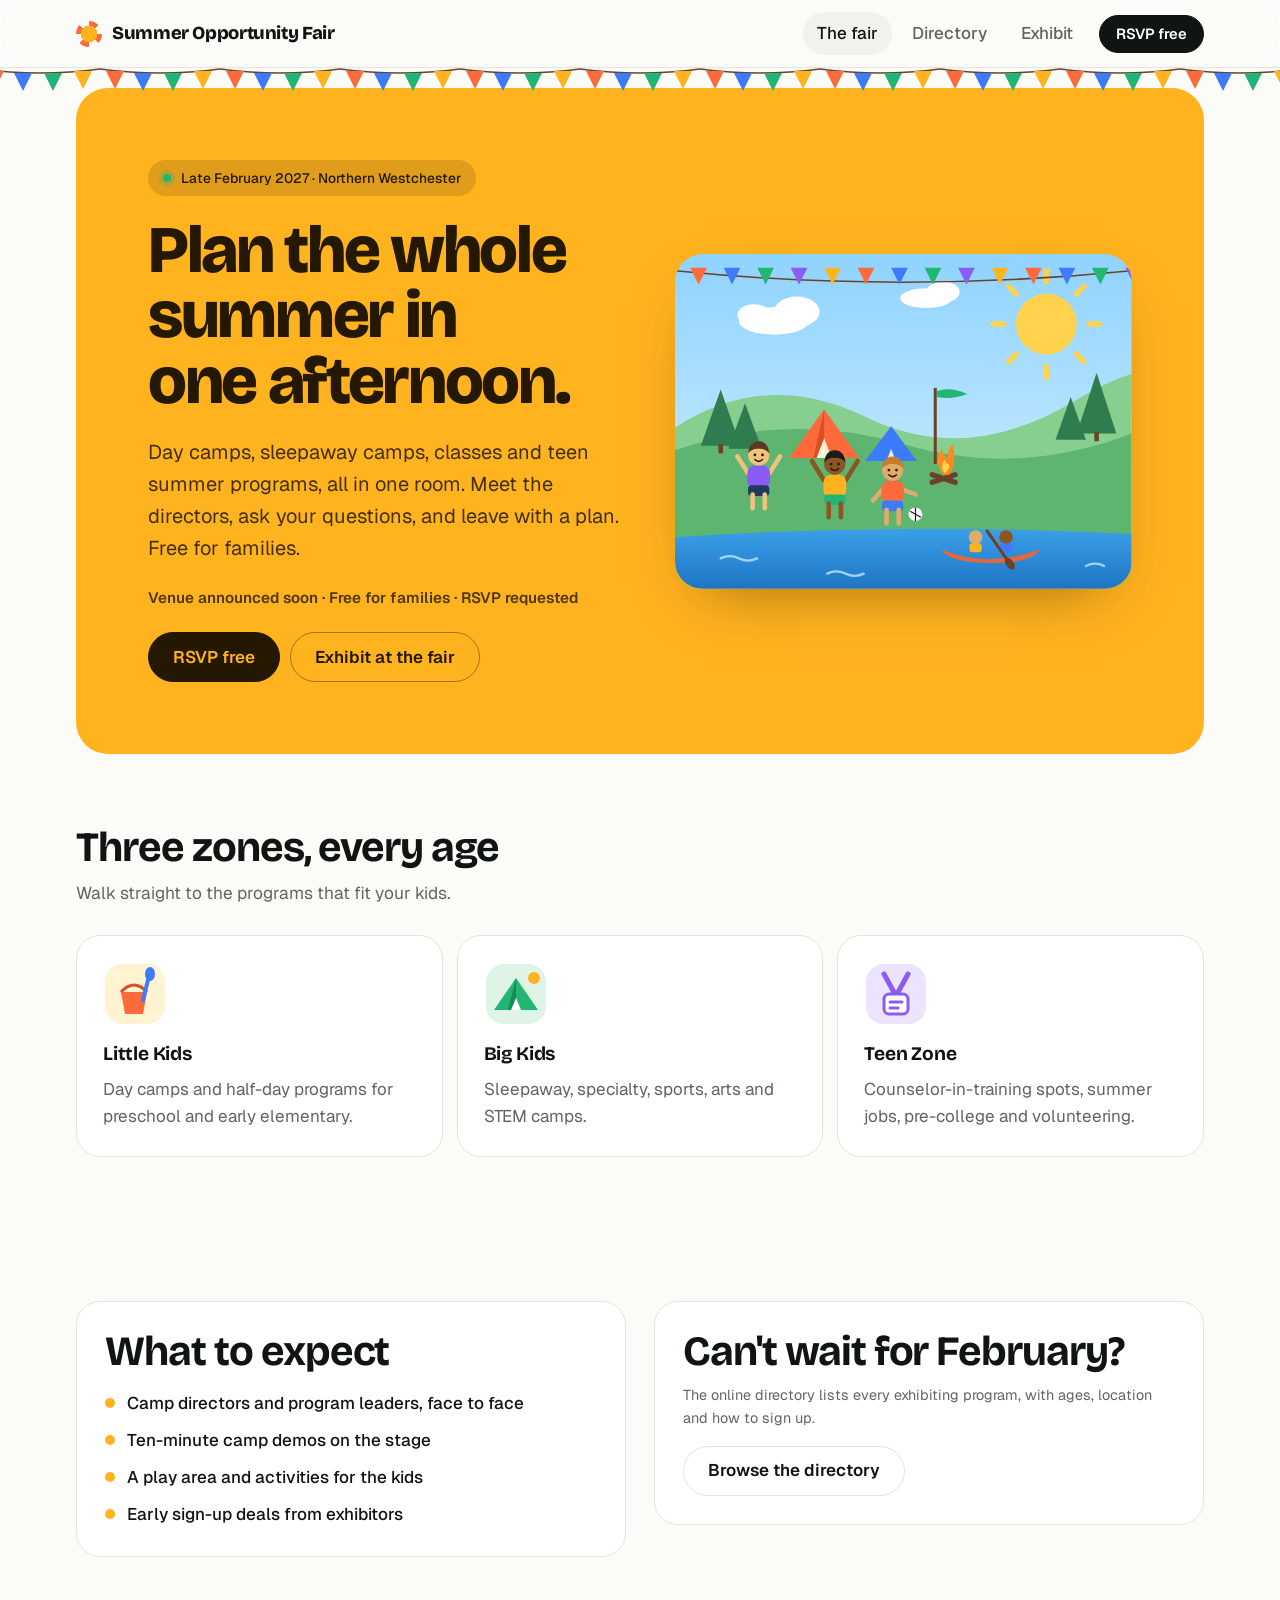
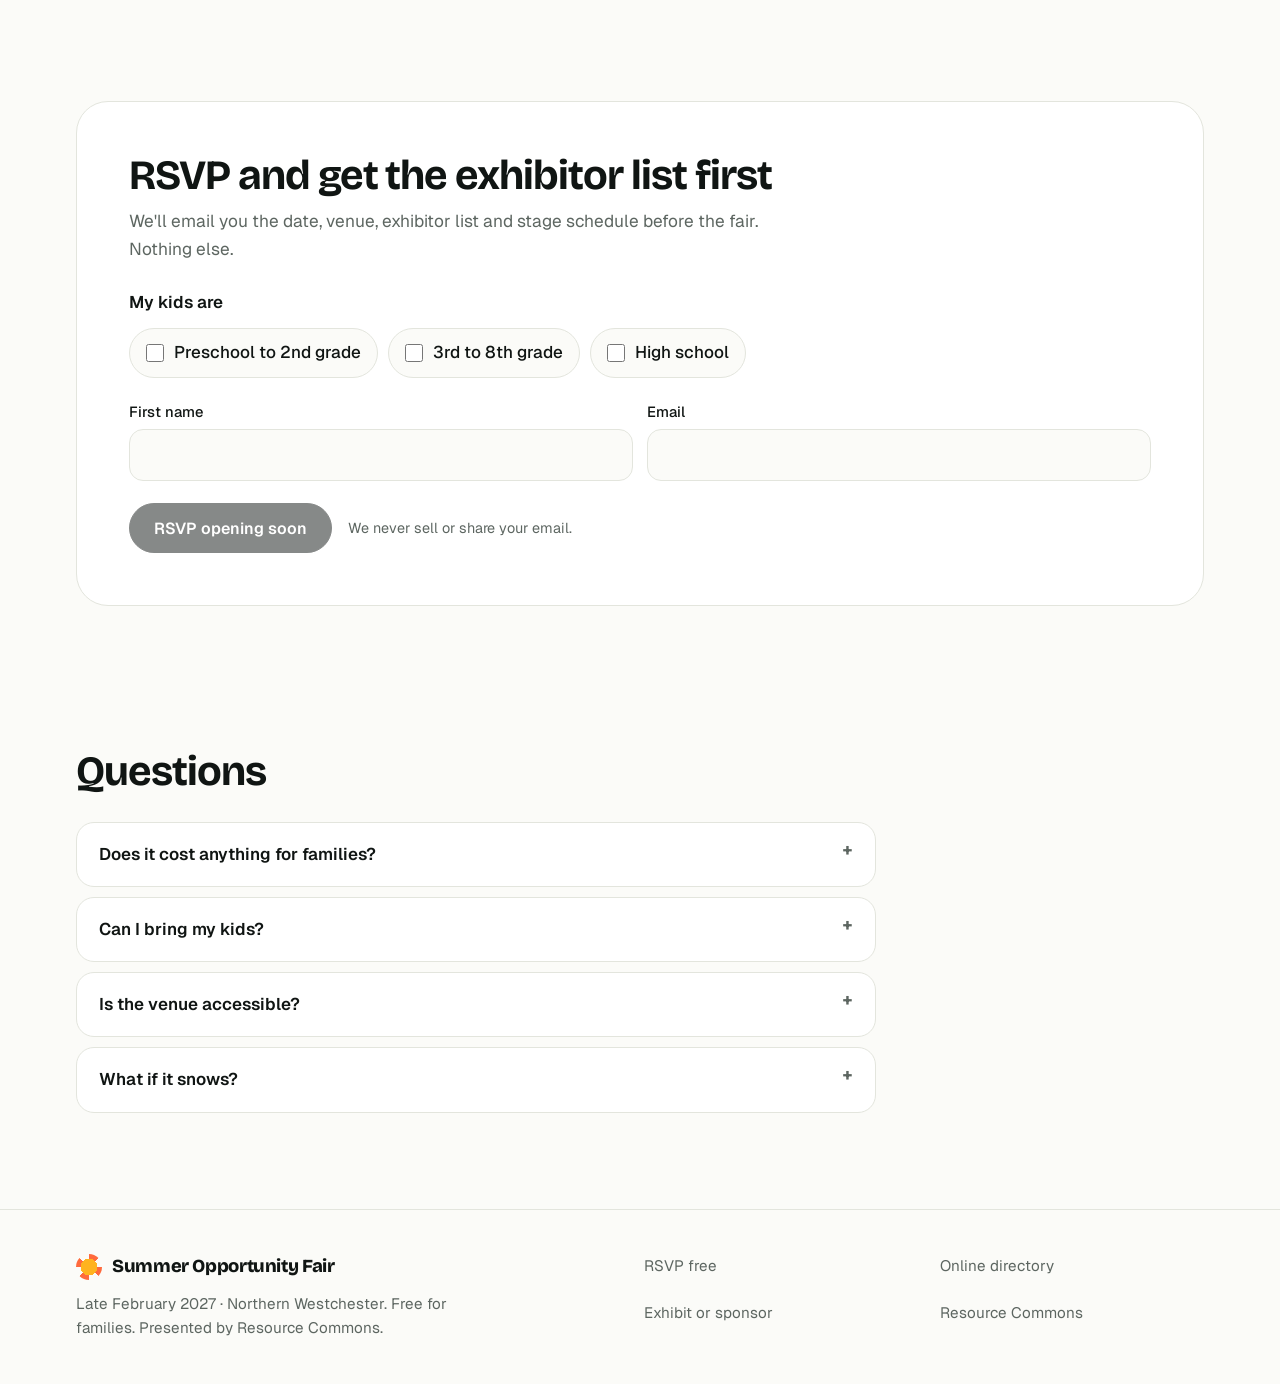
==== index.html @ 542f755d "Add files via upload" ====
<!doctype html>
<html lang="en">
<head>
<meta charset="utf-8">
<meta name="viewport" content="width=device-width, initial-scale=1, viewport-fit=cover">
<title>Summer Opportunity Fair</title>
<meta name="description" content="Westchester&#x27;s summer camp and teen opportunity fair. Day camps, sleepaway camps, classes and teen programs in one room. Free for families.">
<meta name="claude:viewport-fit-sides" content="cover">
<link rel="preconnect" href="https://fonts.googleapis.com">
<link rel="preconnect" href="https://fonts.gstatic.com" crossorigin>
<link rel="stylesheet" href="https://fonts.googleapis.com/css2?family=Bricolage+Grotesque:opsz,wght@12..96,500;12..96,700;12..96,800&family=Geist:wght@400;500;600&display=swap">
<link rel="stylesheet" href="style.css">
</head>
<body>
<header class="top"><div class="wrap top-in">
<a class="brand" href="index.html"><span class="mark sun" aria-hidden="true"></span>Summer Opportunity Fair</a>
<nav class="nav"><a href="index.html" aria-current="page">The fair</a><a href="directory.html">Directory</a><a href="exhibit.html">Exhibit</a><a class="btn small" href="index.html#rsvp">RSVP free</a></nav>
</div><div class="bunting-strip" aria-hidden="true"></div></header>
<main class="summer">
<section class="ev-hero"><div class="wrap"><div class="panel hero-split"><div class="hero-text">
<p class="eyebrow"><span class="live" aria-hidden="true"></span>Late February 2027 · Northern Westchester</p>
<h1>Plan the whole summer in one afternoon.</h1>
<p class="lede">Day camps, sleepaway camps, classes and teen summer programs, all in one room. Meet the directors, ask your questions, and leave with a plan. Free for families.</p>
<p class="hero-note">Venue announced soon · Free for families · RSVP requested</p>
<div class="cta"><a class="btn" href="#rsvp">RSVP free</a><a class="btn ghost" href="exhibit.html">Exhibit at the fair</a></div>
</div><div class="hero-art" id="hero-art"><svg class="scene" viewBox="0 0 600 440" role="img" aria-label="Illustration of kids playing at a summer camp by a lake, with tents, a canoe and a campfire">
<defs>
<clipPath id="sc"><rect width="600" height="440" rx="28"/></clipPath>
<linearGradient id="sky" x1="0" y1="0" x2="0" y2="1"><stop offset="0" stop-color="#8fd3ff"/><stop offset="1" stop-color="#d9f1ff"/></linearGradient>
<linearGradient id="lake" x1="0" y1="0" x2="0" y2="1"><stop offset="0" stop-color="#3aa0e8"/><stop offset="1" stop-color="#1f74c4"/></linearGradient>
</defs>
<g clip-path="url(#sc)">
<rect width="600" height="440" fill="url(#sky)"/>
<g class="sun"><circle cx="488" cy="92" r="40" fill="#ffd34d"/>
<g stroke="#ffd34d" stroke-width="7" stroke-linecap="round"><path d="M488 92 m0 -56 v-14" transform="rotate(0 488 92)"/><path d="M488 92 m0 -56 v-14" transform="rotate(45 488 92)"/><path d="M488 92 m0 -56 v-14" transform="rotate(90 488 92)"/><path d="M488 92 m0 -56 v-14" transform="rotate(135 488 92)"/><path d="M488 92 m0 -56 v-14" transform="rotate(180 488 92)"/><path d="M488 92 m0 -56 v-14" transform="rotate(225 488 92)"/><path d="M488 92 m0 -56 v-14" transform="rotate(270 488 92)"/><path d="M488 92 m0 -56 v-14" transform="rotate(315 488 92)"/></g></g>
<g class="cloud"><ellipse cx="130" cy="88" rx="46" ry="18" fill="#fff"/><ellipse cx="160" cy="76" rx="30" ry="20" fill="#fff"/><ellipse cx="104" cy="80" rx="22" ry="14" fill="#fff"/></g>
<g class="cloud c2"><ellipse cx="330" cy="58" rx="34" ry="13" fill="#fff"/><ellipse cx="352" cy="50" rx="22" ry="14" fill="#fff"/></g>
<path d="M0 228 Q120 150 250 214 T520 196 T600 206 V440 H0z" fill="#86cf8f"/>
<path d="M0 258 Q150 206 300 250 T600 236 V440 H0z" fill="#5db56f"/>
<g fill="#2f7d4f">
<path d="M34 252 l26 -74 l26 74z"/><path d="M70 256 l22 -60 l22 60z"/><path d="M528 236 l26 -80 l26 80z"/><path d="M500 244 l20 -56 l20 56z"/></g>
<g fill="#6b4226"><rect x="57" y="250" width="6" height="12"/><rect x="551" y="234" width="6" height="12"/></g>
<path d="M0 372 Q300 352 600 368 V440 H0z" fill="url(#lake)"/>
<g stroke="#bfe6ff" stroke-width="3" stroke-linecap="round" fill="none" opacity=".8"><path d="M60 400 q12 -6 24 0 q12 6 24 0"/><path d="M200 420 q12 -6 24 0 q12 6 24 0"/><path d="M540 410 q12 -6 24 0"/></g>
<g class="canoe"><g transform="translate(-30 50)">
<path d="M380 338 q60 26 130 0 q-10 18 -65 18 q-55 0 -65 -18z" fill="#e2683c"/>
<circle cx="425" cy="322" r="9" fill="#e0ac69"/><rect x="417" y="330" width="16" height="12" rx="4" fill="#ffb31f"/>
<circle cx="465" cy="322" r="9" fill="#8d5524"/><rect x="457" y="330" width="16" height="12" rx="4" fill="#3e7bfa"/>
<path d="M440 314 l28 40" stroke="#6b4226" stroke-width="4" stroke-linecap="round"/><ellipse cx="470" cy="357" rx="5" ry="9" fill="#6b4226" transform="rotate(-35 470 357)"/>
</g></g>
<g><path d="M150 268 l46 -64 l46 64z" fill="#ff6a3d"/><path d="M196 204 l0 64 l-14 0z" fill="#d94f26"/><path d="M186 268 l10 -26 l10 26z" fill="#fff2d6"/></g>
<g><path d="M250 272 l34 -46 l34 46z" fill="#3e7bfa"/><path d="M278 272 l6 -16 l6 16z" fill="#e8f1ff"/></g>
<g><rect x="340" y="176" width="4" height="100" fill="#6b4226"/><path class="flag" d="M344 180 q20 -6 40 4 q-20 8 -40 4z" fill="#22b573"/></g>
<g class="fire"><path d="M338 300 l30 -10 M338 290 l30 10" stroke="#6b4226" stroke-width="7" stroke-linecap="round"/>
<path d="M353 290 q-14 -16 -2 -34 q2 12 8 12 q-2 -10 6 -18 q6 22 -4 40z" fill="#ff8a1f"/><path d="M354 288 q-6 -8 0 -18 q4 8 6 6 q2 8 -6 12z" fill="#ffd34d"/></g>
<g class="kid">
<path d="M96 288 l-14 -22 M124 288 l14 -22" stroke="#f1c27d" stroke-width="6" stroke-linecap="round"/>
<rect x="95" y="278" width="30" height="30" rx="10" fill="#8a5cf5"/>
<rect x="96" y="304" width="28" height="14" rx="5" fill="#1f3a5f"/>
<path d="M102 316 v18 M118 316 v18" stroke="#f1c27d" stroke-width="6" stroke-linecap="round"/>
<circle cx="110" cy="264" r="14" fill="#f1c27d"/>
<path d="M96 262 q2 -16 14 -16 q12 0 14 16 q-6 -7 -14 -6 q-8 -1 -14 6z" fill="#5a3825"/>
<circle cx="105" cy="264" r="1.8" fill="#2a1a10"/><circle cx="115" cy="264" r="1.8" fill="#2a1a10"/>
<path d="M105 270 q5 5 10 0" stroke="#2a1a10" stroke-width="2" fill="none" stroke-linecap="round"/>
</g>
<g class="kid jumper">
<path d="M196 298 l-16 -26 M224 298 l16 -26" stroke="#8d5524" stroke-width="6" stroke-linecap="round"/>
<rect x="195" y="290" width="30" height="30" rx="10" fill="#ffb31f"/>
<rect x="196" y="316" width="28" height="14" rx="5" fill="#22b573"/>
<path d="M202 328 v18 M218 328 v18" stroke="#8d5524" stroke-width="6" stroke-linecap="round"/>
<circle cx="210" cy="276" r="14" fill="#8d5524"/>
<path d="M196 274 q2 -16 14 -16 q12 0 14 16 q-6 -7 -14 -6 q-8 -1 -14 6z" fill="#1b1b1b"/>
<circle cx="205" cy="276" r="1.8" fill="#2a1a10"/><circle cx="215" cy="276" r="1.8" fill="#2a1a10"/>
<path d="M205 282 q5 5 10 0" stroke="#2a1a10" stroke-width="2" fill="none" stroke-linecap="round"/>
</g>
<g class="kid">
<path d="M272 310 l-12 14 M300 310 l16 6" stroke="#e0ac69" stroke-width="6" stroke-linecap="round"/>
<rect x="271" y="298" width="30" height="30" rx="10" fill="#ff6a3d"/>
<rect x="272" y="324" width="28" height="14" rx="5" fill="#3e7bfa"/>
<path d="M278 336 v18 M294 336 v18" stroke="#e0ac69" stroke-width="6" stroke-linecap="round"/>
<circle cx="286" cy="284" r="14" fill="#e0ac69"/>
<path d="M272 282 q2 -16 14 -16 q12 0 14 16 q-6 -7 -14 -6 q-8 -1 -14 6z" fill="#c77d2a"/>
<circle cx="281" cy="284" r="1.8" fill="#2a1a10"/><circle cx="291" cy="284" r="1.8" fill="#2a1a10"/>
<path d="M281 290 q5 5 10 0" stroke="#2a1a10" stroke-width="2" fill="none" stroke-linecap="round"/>
</g>
<circle cx="316" cy="342" r="9" fill="#fff"/><path d="M309 338 l14 8 M316 333 v18" stroke="#1b1b1b" stroke-width="1.6"/>
<path d="M0 22 Q300 52 600 22" stroke="#6b4226" stroke-width="2" fill="none"/>
<g class="bunting"><path d="M20 18 l22 0 l-11 22z" fill="#ff6a3d"/><path d="M64 18 l22 0 l-11 22z" fill="#3e7bfa"/><path d="M108 18 l22 0 l-11 22z" fill="#22b573"/><path d="M152 18 l22 0 l-11 22z" fill="#8a5cf5"/><path d="M196 18 l22 0 l-11 22z" fill="#ffb31f"/><path d="M240 18 l22 0 l-11 22z" fill="#ff6a3d"/><path d="M284 18 l22 0 l-11 22z" fill="#3e7bfa"/><path d="M328 18 l22 0 l-11 22z" fill="#22b573"/><path d="M372 18 l22 0 l-11 22z" fill="#8a5cf5"/><path d="M416 18 l22 0 l-11 22z" fill="#ffb31f"/><path d="M460 18 l22 0 l-11 22z" fill="#ff6a3d"/><path d="M504 18 l22 0 l-11 22z" fill="#3e7bfa"/><path d="M548 18 l22 0 l-11 22z" fill="#22b573"/><path d="M592 18 l22 0 l-11 22z" fill="#8a5cf5"/></g>
</g></svg></div></div></div></section>
<section class="band"><div class="wrap">
<div class="sec-h"><h2>Three zones, every age</h2><p>Walk straight to the programs that fit your kids.</p></div>
<div class="three cards"><div class="zone"><svg viewBox="0 0 64 64" class="zi" aria-hidden="true"><rect x="2" y="2" width="60" height="60" rx="18" fill="#fff3d1"/><path d="M18 30 h26 l-4 22 h-18z" fill="#ff6a3d"/><path d="M18 30 q13 -14 26 0" stroke="#d94f26" stroke-width="3" fill="none"/><path d="M46 14 l-6 24" stroke="#3e7bfa" stroke-width="4" stroke-linecap="round"/><ellipse cx="47" cy="12" rx="5" ry="7" fill="#3e7bfa"/></svg><h3>Little Kids</h3><p>Day camps and half-day programs for preschool and early elementary.</p></div><div class="zone"><svg viewBox="0 0 64 64" class="zi" aria-hidden="true"><rect x="2" y="2" width="60" height="60" rx="18" fill="#dff4e6"/><path d="M10 48 l22 -32 l22 32z" fill="#22b573"/><path d="M32 16 v32 l-8 0z" fill="#178a56"/><path d="M27 48 l5 -12 l5 12z" fill="#fff"/><circle cx="50" cy="16" r="6" fill="#ffb31f"/></svg><h3>Big Kids</h3><p>Sleepaway, specialty, sports, arts and STEM camps.</p></div><div class="zone"><svg viewBox="0 0 64 64" class="zi" aria-hidden="true"><rect x="2" y="2" width="60" height="60" rx="18" fill="#ece4ff"/><path d="M20 12 l12 22 l12 -22" stroke="#8a5cf5" stroke-width="5" fill="none" stroke-linecap="round"/><rect x="20" y="32" width="24" height="20" rx="5" fill="#fff" stroke="#8a5cf5" stroke-width="3"/><path d="M26 40 h12 M26 46 h8" stroke="#8a5cf5" stroke-width="3" stroke-linecap="round"/></svg><h3>Teen Zone</h3><p>Counselor-in-training spots, summer jobs, pre-college and volunteering.</p></div></div>
</div></section>
<section class="band"><div class="wrap two">
<div><h2>What to expect</h2><ul class="talks"><li>Camp directors and program leaders, face to face</li><li>Ten-minute camp demos on the stage</li><li>A play area and activities for the kids</li><li>Early sign-up deals from exhibitors</li></ul></div>
<div><h2>Can't wait for February?</h2><p class="small-note">The online directory lists every exhibiting program, with ages, location and how to sign up.</p><a class="btn ghost" href="directory.html">Browse the directory</a></div>
</div></section>
<section class="band" id="rsvp"><div class="wrap">
<div class="signup-card">
<div class="sec-h"><h2>RSVP and get the exhibitor list first</h2><p>We'll email you the date, venue, exhibitor list and stage schedule before the fair. Nothing else.</p></div>
<form id="kit-form" class="kit" novalidate>
<fieldset><legend>My kids are</legend><div class="chks">
<label class="chk"><input type="checkbox" name="interest" value="Little Kids" id="i-little"><span>Preschool to 2nd grade</span></label>
<label class="chk"><input type="checkbox" name="interest" value="Big Kids" id="i-big"><span>3rd to 8th grade</span></label>
<label class="chk"><input type="checkbox" name="interest" value="Teens" id="i-teen"><span>High school</span></label></div></fieldset>
<div class="row"><label class="fld"><span>First name</span><input id="f-name" name="first_name" autocomplete="given-name"></label>
<label class="fld"><span>Email</span><input id="f-email" name="email_address" type="email" autocomplete="email" required></label></div>
<div class="row end"><button class="btn" type="submit" id="f-submit">RSVP free</button><p class="small-note" id="f-msg" role="status">We never sell or share your email.</p></div>
</form></div>
</div></section>
<section class="band"><div class="wrap">
<div class="sec-h"><h2>Questions</h2></div>
<div class="faq">
<details><summary>Does it cost anything for families?</summary><p>No. The fair is always free for families.</p></details>
<details><summary>Can I bring my kids?</summary><p>Yes. There's a play area and activities so parents can talk with camp directors.</p></details>
<details><summary>Is the venue accessible?</summary><p>Yes. We choose venues with step-free access, accessible restrooms and nearby parking.</p></details>
<details><summary>What if it snows?</summary><p>There's a published snow date. Everyone who RSVPs gets an email if anything changes.</p></details>
</div></div></section>
</main>
<footer class="foot"><div class="wrap foot-in">
<div><a class="brand" href="index.html"><span class="mark sun" aria-hidden="true"></span>Summer Opportunity Fair</a>
<p>Late February 2027 · Northern Westchester. Free for families. Presented by Resource Commons.</p></div>
<div class="foot-links"><a href="index.html#rsvp">RSVP free</a><a href="directory.html">Online directory</a><a href="exhibit.html">Exhibit or sponsor</a><a href="https://resourcecommons.com">Resource Commons</a></div>
</div></footer>
<script src="config.js"></script>
<script src="site.js"></script>
</body>
</html>
---- style.css ----
/* Layout: bright bento of five fair tiles under a bold headline; each fair owns one saturated color. */
:root {
  --bg: #fbfbf8;
  --card: #ffffff;
  --soft: #f1f2ec;
  --ink: #101513;
  --muted: #5d6661;
  --line: #e3e5dd;
  --btn: #101513;
  --btn-ink: #ffffff;
  --summer: #ffb31f; --summer-on: #241800;
  --sn: #3e7bfa;     --sn-on: #ffffff;
  --fall: #ff6a3d;   --fall-on: #2a0d02;
  --pre: #22b573;    --pre-on: #03200f;
  --aging: #8a5cf5;  --aging-on: #ffffff;
  --display: "Bricolage Grotesque", "Helvetica Neue", Arial, sans-serif;
  --body: "Geist", "Segoe UI", Helvetica, Arial, sans-serif;
  --r: 24px;
}
@media (prefers-color-scheme: dark) {
  :root:not([data-theme="light"]) {
    --bg: #0c0f0e; --card: #151a18; --soft: #1a201d; --ink: #f2f5f1; --muted: #9aa49f; --line: #252c29;
    --btn: #f2f5f1; --btn-ink: #0c0f0e;
    color-scheme: dark;
  }
}
:root[data-theme="dark"] {
  --bg: #0c0f0e; --card: #151a18; --soft: #1a201d; --ink: #f2f5f1; --muted: #9aa49f; --line: #252c29;
  --btn: #f2f5f1; --btn-ink: #0c0f0e;
  color-scheme: dark;
}

* { box-sizing: border-box; }
html { -webkit-text-size-adjust: 100%; scroll-behavior: smooth; }
body { margin: 0; background: var(--bg); color: var(--ink); font: 400 17px/1.6 var(--body); }
a { color: inherit; }
a:focus-visible, .btn:focus-visible, summary:focus-visible { outline: 3px solid var(--sn); outline-offset: 3px; border-radius: 12px; }
h1, h2, h3 { text-wrap: balance; margin: 0; font-family: var(--display); }
h1 { font-weight: 800; font-size: clamp(2.6rem, 7vw, 5.4rem); line-height: 0.98; letter-spacing: -0.035em; max-width: 15ch; }
h2 { font-weight: 700; font-size: clamp(1.7rem, 3.6vw, 2.6rem); line-height: 1.05; letter-spacing: -0.025em; }
h3 { font-weight: 700; font-size: 1.2rem; line-height: 1.2; letter-spacing: -0.01em; }
p { margin: 0; }

.wrap { max-width: 1160px; margin: 0 auto; padding-left: max(16px, env(safe-area-inset-left, 0px)); padding-right: max(16px, env(safe-area-inset-right, 0px)); }

/* Header */
body::before { content: ""; position: fixed; inset: 0 0 auto; height: env(safe-area-inset-top, 0px); z-index: 10; background: var(--bg); }
.top { position: sticky; top: env(safe-area-inset-top, 0px); z-index: 5; background: color-mix(in srgb, var(--bg) 82%, transparent); backdrop-filter: saturate(1.4) blur(14px); -webkit-backdrop-filter: saturate(1.4) blur(14px); border-bottom: 1px solid var(--line); }
.top-in { display: flex; align-items: center; justify-content: space-between; gap: 16px; padding-block: 12px; flex-wrap: wrap; }
.brand { display: inline-flex; align-items: center; gap: 10px; font: 800 1.15rem/1 var(--display); letter-spacing: -0.02em; text-decoration: none; }
.mark { width: 26px; height: 26px; border-radius: 8px; background: conic-gradient(from 45deg, var(--summer) 0 20%, var(--sn) 0 40%, var(--fall) 0 60%, var(--pre) 0 80%, var(--aging) 0); }
.nav { display: flex; align-items: center; gap: 6px; flex-wrap: wrap; }
.nav a:not(.btn) { padding: 8px 14px; border-radius: 999px; color: var(--muted); text-decoration: none; font-weight: 500; }
.nav a:not(.btn):hover { background: var(--soft); color: var(--ink); }
.nav a[aria-current] { background: var(--soft); color: var(--ink); }

/* Buttons */
.btn { display: inline-flex; align-items: center; gap: 8px; min-height: 50px; padding: 0 24px; border-radius: 999px; background: var(--btn); color: var(--btn-ink); font-weight: 600; text-decoration: none; border: 1.5px solid var(--btn); cursor: pointer; transition: transform 0.15s; }
.btn:hover { transform: translateY(-1px); }
.btn.ghost { background: transparent; color: var(--ink); border-color: var(--line); }
.btn.ghost:hover { border-color: var(--ink); }
.btn.light { background: #fff; color: #101513; border-color: #fff; }
.btn.small { min-height: 38px; padding: 0 16px; font-size: 0.92rem; margin-left: 6px; }
.btn.soon { opacity: 0.5; cursor: default; transform: none; }
.cta { display: flex; flex-wrap: wrap; gap: 10px; align-items: center; }

/* Hero */
.hero { padding-block: clamp(48px, 9vw, 110px) clamp(32px, 5vw, 56px); }
.hero .wrap { display: grid; gap: 26px; }
.hero .wrap > * { min-width: 0; }
.eyebrow { display: inline-flex; align-items: center; gap: 10px; width: fit-content; padding: 6px 14px; border-radius: 999px; background: var(--card); border: 1px solid var(--line); font-size: 0.86rem; font-weight: 500; color: var(--muted); }
.live { width: 8px; height: 8px; border-radius: 50%; background: var(--pre); box-shadow: 0 0 0 4px color-mix(in srgb, var(--pre) 25%, transparent); }
.hl { display: inline-block; padding: 0 0.18em 0.06em; border-radius: 0.2em; background: var(--summer); color: var(--summer-on); transform: rotate(-1.5deg); }
.lede { font-size: clamp(1.08rem, 1.6vw, 1.25rem); max-width: 56ch; color: var(--muted); }

/* Year timeline */
.year { position: relative; display: grid; grid-template-columns: repeat(12, minmax(0, 1fr)); margin-top: 18px; padding-top: 6px; }
.year::before { content: ""; position: absolute; left: 4%; right: 4%; top: 14px; height: 2px; background: var(--line); }
.mo { position: relative; display: grid; justify-items: center; gap: 8px; text-decoration: none; min-width: 0; }
.pt { width: 18px; height: 18px; border-radius: 50%; background: var(--bg); border: 2px solid var(--line); }
.mo-l { font-size: 0.74rem; font-weight: 600; letter-spacing: 0.06em; text-transform: uppercase; color: var(--muted); }
.mo.has .pt { background: var(--c); border-color: var(--c); box-shadow: 0 0 0 5px color-mix(in srgb, var(--c) 22%, transparent); }
.mo.has .mo-l { color: var(--ink); }
.mo.has:hover .pt { transform: scale(1.15); }
.mo[aria-current] .pt { outline: 2px solid var(--ink); outline-offset: 4px; }

/* Fair colors */
.ink { --c: var(--btn); --on: var(--btn-ink); }
.summer { --c: var(--summer); --on: var(--summer-on); }
.sn { --c: var(--sn); --on: var(--sn-on); }
.fall { --c: var(--fall); --on: var(--fall-on); }
.pre { --c: var(--pre); --on: var(--pre-on); }
.aging { --c: var(--aging); --on: var(--aging-on); }

/* Sections */
.band { padding-block: clamp(36px, 6vw, 72px); }
.band > .wrap { display: grid; gap: 28px; }
.band > .wrap > * { min-width: 0; }
.sec-h { display: grid; gap: 10px; max-width: 62ch; }
.sec-h p { color: var(--muted); font-size: 1.08rem; }

/* Bento of fairs */
.bento { display: grid; grid-template-columns: repeat(6, minmax(0, 1fr)); gap: 14px; }
.tile { grid-column: span 2; display: grid; grid-template-rows: auto 1fr auto auto; gap: 12px; min-height: 280px; padding: 24px; border-radius: var(--r); background: var(--c); color: var(--on); text-decoration: none; transition: transform 0.2s, box-shadow 0.2s; min-width: 0; }
.tile.feat { grid-column: span 4; grid-row: span 2; min-height: 100%; }
.tile:hover { transform: translateY(-3px); box-shadow: 0 18px 40px -18px color-mix(in srgb, var(--c) 80%, transparent); }
.tile-top { display: flex; justify-content: space-between; align-items: center; gap: 10px; }
.tile-m { font: 800 2.4rem/1 var(--display); letter-spacing: -0.04em; }
.tile.feat .tile-m { font-size: clamp(3rem, 8vw, 6rem); }
.pill { padding: 4px 12px; border-radius: 999px; background: color-mix(in srgb, var(--on) 14%, transparent); font-size: 0.8rem; font-weight: 600; }
.tile-n { align-self: end; font: 700 1.45rem/1.08 var(--display); letter-spacing: -0.02em; }
.tile.feat .tile-n { font-size: clamp(1.9rem, 3.6vw, 2.8rem); }
.tile-t { font-size: 0.96rem; opacity: 0.85; }
.tile-f { display: flex; justify-content: space-between; align-items: center; gap: 10px; padding-top: 12px; border-top: 1px solid color-mix(in srgb, var(--on) 22%, transparent); font-size: 0.9rem; font-weight: 600; font-variant-numeric: tabular-nums; }
.arrow { display: grid; place-items: center; width: 38px; height: 38px; border-radius: 50%; background: var(--on); color: var(--c); font-size: 1.1rem; transition: transform 0.2s; }
.tile:hover .arrow { transform: rotate(-45deg); }
@media (max-width: 900px) {
  .bento { grid-template-columns: repeat(2, minmax(0, 1fr)); }
  .tile, .tile.feat { grid-column: span 1; grid-row: auto; }
  .tile.feat { grid-column: span 2; min-height: 300px; }
}
@media (max-width: 560px) {
  .bento { grid-template-columns: 1fr; }
  .tile.feat { grid-column: auto; }
  .tile { min-height: 230px; }
}

/* Cards */
.three { display: grid; grid-template-columns: repeat(auto-fit, minmax(min(260px, 100%), 1fr)); gap: 14px; }
.cards > div { display: grid; gap: 10px; align-content: start; padding: 26px; border-radius: var(--r); background: var(--card); border: 1px solid var(--line); min-width: 0; }
.cards p { color: var(--muted); }
.ic { display: grid; place-items: center; width: 48px; height: 48px; margin-bottom: 6px; border-radius: 14px; background: var(--soft); font: 800 1rem/1 var(--display); }
.two { grid-template-columns: repeat(auto-fit, minmax(min(300px, 100%), 1fr)); align-items: start; gap: 14px; }
.two > div { display: grid; gap: 16px; padding: 28px; border-radius: var(--r); background: var(--card); border: 1px solid var(--line); min-width: 0; }
.split { display: grid; gap: 24px; grid-template-columns: minmax(0, 1fr) auto; align-items: center; padding: clamp(26px, 4vw, 44px); border-radius: var(--r); background: var(--card); border: 1px solid var(--line); }
.split > div:first-child { display: grid; gap: 8px; max-width: 58ch; }
.split p { color: var(--muted); }
.promo { display: grid; grid-template-columns: minmax(0, 1fr) auto; gap: 24px; align-items: center; padding: clamp(28px, 5vw, 56px); border-radius: var(--r); background: #101513; color: #f2f5f1; }
.promo > div:first-child { display: grid; gap: 10px; max-width: 58ch; }
.promo h2 { color: #fff; }
.promo p { color: #b7c0bb; }
@media (prefers-color-scheme: dark) { :root:not([data-theme="light"]) .promo { background: var(--card); border: 1px solid var(--line); } }
:root[data-theme="dark"] .promo { background: var(--card); border: 1px solid var(--line); }
@media (max-width: 680px) { .split, .promo { grid-template-columns: 1fr; } }

/* Event page */
.ev-hero { padding-block: 20px 0; }
.panel { display: grid; gap: 22px; padding: clamp(28px, 6vw, 72px); border-radius: calc(var(--r) + 8px); background: var(--c); color: var(--on); }
.panel > * { min-width: 0; }
.panel h1 { max-width: 16ch; }
.panel .lede { color: inherit; opacity: 0.85; }
.panel .eyebrow { background: color-mix(in srgb, var(--on) 14%, transparent); border-color: transparent; color: inherit; }
.back { width: fit-content; color: inherit; opacity: 0.8; text-decoration: none; font-weight: 600; }
.back:hover { opacity: 1; }
.facts { display: flex; flex-wrap: wrap; gap: 10px; margin: 0; }
.facts div { display: grid; gap: 2px; padding: 12px 18px; border-radius: 18px; background: color-mix(in srgb, var(--on) 10%, transparent); min-width: 0; }
.facts dt { font-size: 0.74rem; font-weight: 600; letter-spacing: 0.08em; text-transform: uppercase; opacity: 0.75; }
.facts dd { margin: 0; font-weight: 600; }
.panel .btn { background: var(--on); color: var(--c); border-color: var(--on); }
.panel .btn.ghost { background: transparent; color: var(--on); border-color: color-mix(in srgb, var(--on) 40%, transparent); }
.event .cards h3::before { content: ""; display: block; width: 28px; height: 6px; margin-bottom: 14px; border-radius: 3px; background: var(--c); }
.event .band .btn:not(.ghost) { background: var(--btn); }
.chips { list-style: none; margin: 0; padding: 0; display: flex; flex-wrap: wrap; gap: 8px; }
.chips li { padding: 7px 14px; border-radius: 999px; background: color-mix(in srgb, var(--c) 14%, var(--card)); font-size: 0.92rem; font-weight: 500; }
.talks { list-style: none; margin: 0; padding: 0; display: grid; gap: 10px; }
.talks li { display: flex; gap: 12px; align-items: baseline; font-weight: 500; }
.talks li::before { content: ""; flex: none; width: 10px; height: 10px; border-radius: 50%; background: var(--c); transform: translateY(-1px); }
.small-note { color: var(--muted); font-size: 0.9rem; }

/* Tables */
.tbl { overflow-x: auto; border: 1px solid var(--line); border-radius: var(--r); background: var(--card); }
table { width: 100%; border-collapse: collapse; min-width: 420px; }
th, td { text-align: left; padding: 16px 22px; border-bottom: 1px solid var(--line); vertical-align: top; }
tbody tr:last-child td { border-bottom: 0; }
th { font-size: 0.76rem; font-weight: 600; letter-spacing: 0.08em; text-transform: uppercase; color: var(--muted); }
td a { font-weight: 600; text-decoration-thickness: 1px; text-underline-offset: 3px; }
.num { text-align: right; font-variant-numeric: tabular-nums; white-space: nowrap; font-weight: 700; }
td.note { color: var(--muted); font-size: 0.92rem; }

/* FAQ */
.faq { display: grid; gap: 10px; max-width: 800px; }
details { background: var(--card); border: 1px solid var(--line); border-radius: 18px; padding: 18px 22px; }
summary { cursor: pointer; font-weight: 600; list-style: none; display: flex; justify-content: space-between; gap: 12px; }
summary::-webkit-details-marker { display: none; }
summary::after { content: "+"; font: 700 1.3rem/1 var(--display); color: var(--muted); }
details[open] summary::after { content: "–"; }
details p { margin-top: 10px; color: var(--muted); }

/* Footer */
.foot { margin-top: 24px; border-top: 1px solid var(--line); padding-block: 44px; }
.foot-in { display: flex; justify-content: space-between; gap: 32px; flex-wrap: wrap; }
.foot-in > div:first-child { display: grid; gap: 12px; max-width: 34ch; }
.foot p { color: var(--muted); font-size: 0.95rem; }
.foot-links { display: grid; grid-template-columns: repeat(auto-fit, minmax(min(200px, 100%), 1fr)); gap: 8px 32px; flex: 1; max-width: 560px; min-width: 0; }
.foot-links a { color: var(--muted); text-decoration: none; font-size: 0.95rem; }
.foot-links a:hover { color: var(--ink); }

@media (prefers-reduced-motion: reduce) { * { transition: none !important; scroll-behavior: auto !important; } }

@media (max-width: 560px) { .mo-l { font-size: 0.6rem; letter-spacing: 0; } .pt { width: 14px; height: 14px; } .year::before { top: 12px; } }

/* Vendor checkout */
.panel.slim h1 { font-size: clamp(2.2rem, 5vw, 3.8rem); }
.opts { display: grid; grid-template-columns: repeat(auto-fit, minmax(min(280px, 100%), 1fr)); gap: 14px; }
.opt { display: grid; gap: 14px; align-content: start; padding: 26px; border-radius: var(--r); background: var(--card); border: 1px solid var(--line); min-width: 0; }
.opt-h { display: flex; justify-content: space-between; align-items: baseline; gap: 12px; flex-wrap: wrap; }
.opt-p { font: 800 1.9rem/1 var(--display); letter-spacing: -0.03em; font-variant-numeric: tabular-nums; }
.opt p { color: var(--muted); }
.opt .btn { justify-self: start; }
.ach { display: flex; gap: 16px; align-items: flex-start; padding: 22px 26px; border-radius: var(--r); background: color-mix(in srgb, var(--c, var(--pre)) 12%, var(--card)); }
.ach > div { display: grid; gap: 4px; min-width: 0; }
.ach p { color: var(--muted); }
.ach .ic { flex: none; margin: 0; font-size: 0.8rem; background: var(--card); }
.two > div > .btn { justify-self: start; }

/* Families sign-up */
.signup-card { display: grid; gap: 26px; padding: clamp(26px, 5vw, 52px); border-radius: calc(var(--r) + 8px); background: var(--card); border: 1px solid var(--line); }
.kit { display: grid; gap: 22px; }
fieldset { border: 0; margin: 0; padding: 0; min-width: 0; }
legend { padding: 0; margin-bottom: 12px; font-weight: 600; }
.chks { display: flex; flex-wrap: wrap; gap: 10px; }
.chk { display: inline-flex; align-items: center; gap: 10px; padding: 10px 16px; border-radius: 999px; border: 1.5px solid var(--line); background: var(--bg); cursor: pointer; font-weight: 500; }
.chk input { width: 18px; height: 18px; accent-color: var(--c); margin: 0; }
.chk:has(input:checked) { border-color: var(--c); background: color-mix(in srgb, var(--c) 16%, var(--card)); }
.chk:has(input:focus-visible) { outline: 3px solid var(--c); outline-offset: 2px; }
.row { display: grid; grid-template-columns: repeat(auto-fit, minmax(min(240px, 100%), 1fr)); gap: 14px; }
.row.end { display: flex; flex-wrap: wrap; align-items: center; gap: 16px; }
.fld { display: grid; gap: 6px; font-weight: 500; font-size: 0.92rem; min-width: 0; }
.fld input { width: 100%; min-height: 52px; padding: 0 16px; border-radius: 14px; border: 1.5px solid var(--line); background: var(--bg); color: var(--ink); font: 400 1rem var(--body); }
.fld input:focus { outline: none; border-color: var(--ink); }
button.btn { font: 600 1rem var(--body); }
button.btn:disabled { cursor: default; }

/* Mini fair links */
.minis { display: grid; grid-template-columns: repeat(auto-fit, minmax(min(200px, 100%), 1fr)); gap: 12px; }
.mini { display: grid; gap: 8px; padding: 20px; border-radius: 20px; background: var(--c); color: var(--on); text-decoration: none; font: 700 1.05rem/1.2 var(--display); transition: transform 0.15s; }
.mini:hover { transform: translateY(-2px); }
.mini-m { font-size: 1.8rem; font-weight: 800; letter-spacing: -0.03em; }

/* Guides */
.guides { display: grid; grid-template-columns: repeat(auto-fill, minmax(min(300px, 100%), 1fr)); gap: 14px; }
.guide { display: grid; grid-template-rows: auto 1fr; border-radius: var(--r); background: var(--card); border: 1px solid var(--line); overflow: hidden; min-width: 0; }
.cover { position: relative; display: grid; align-content: end; gap: 6px; min-height: 190px; padding: 22px; background: var(--c); color: var(--on); overflow: hidden; }
.cover::after { content: ""; position: absolute; right: -40px; top: -40px; width: 150px; height: 150px; border-radius: 50%; background: color-mix(in srgb, var(--on) 14%, transparent); }
.cover-k { font-size: 0.75rem; font-weight: 600; letter-spacing: 0.08em; text-transform: uppercase; opacity: 0.8; }
.cover-n { font: 800 1.5rem/1.05 var(--display); letter-spacing: -0.02em; max-width: 14ch; }
.cover-y { font-size: 0.85rem; opacity: 0.8; }
.guide-b { display: grid; gap: 12px; align-content: start; padding: 22px; }
.guide-b p { color: var(--muted); }
.guide-f { display: flex; justify-content: space-between; align-items: center; gap: 12px; flex-wrap: wrap; margin-top: 6px; }
.guide.bundle { background: #101513; border-color: #101513; color: #f2f5f1; }
.guide.bundle h3 { font-size: 1.8rem; color: #fff; }
.guide.bundle p { color: #b7c0bb; }
.guide.bundle .pill { justify-self: start; background: var(--summer); color: var(--summer-on); }
.guide.bundle .guide-b { align-content: center; padding: 30px; }

/* Summer Opportunity Fair additions */
.mark.sun { background: radial-gradient(circle at 50% 50%, var(--summer) 0 45%, transparent 46%), conic-gradient(from 0deg, var(--fall) 0 12.5%, transparent 0 25%, var(--fall) 0 37.5%, transparent 0 50%, var(--fall) 0 62.5%, transparent 0 75%, var(--fall) 0 87.5%, transparent 0); border-radius: 50%; }
.pill.cap { justify-self: start; background: var(--soft); color: var(--muted); }
.dir-tools { display: grid; grid-template-columns: minmax(0, 2fr) minmax(0, 1fr); gap: 14px; }
.fld select { width: 100%; min-height: 52px; padding: 0 14px; border-radius: 14px; border: 1.5px solid var(--line); background: var(--bg); color: var(--ink); font: 400 1rem var(--body); }
.dir-list { display: grid; grid-template-columns: repeat(auto-fill, minmax(min(280px, 100%), 1fr)); gap: 12px; }
.dir-list:empty { display: none; }
.dir-item { display: grid; gap: 4px; padding: 20px; border-radius: 18px; background: var(--card); border: 1px solid var(--line); text-decoration: none; }
.dir-item span { color: var(--muted); font-size: 0.92rem; }
.two > div > h2 + .small-note { margin-top: -6px; }
@media (max-width: 560px) { .dir-tools { grid-template-columns: 1fr; } }
.summer .opts { grid-template-columns: repeat(auto-fit, minmax(min(230px, 100%), 1fr)); }
.two > div > .btn + h2 { margin-top: 18px; }

/* Camp illustrations */
.bunting-strip { height: 26px; background: url("data:image/svg+xml,%3Csvg xmlns='http://www.w3.org/2000/svg' width='120' height='26' viewBox='0 0 120 26'%3E%3Cpath d='M0 2 Q60 10 120 2' stroke='%236b4226' stroke-width='1.5' fill='none'/%3E%3Cpath d='M6 4 h18 l-9 18z' fill='%23ff6a3d'/%3E%3Cpath d='M34 6 h18 l-9 18z' fill='%233e7bfa'/%3E%3Cpath d='M64 6 h18 l-9 18z' fill='%2322b573'/%3E%3Cpath d='M94 4 h18 l-9 18z' fill='%23ffb31f'/%3E%3C/svg%3E") repeat-x center top / 120px 26px; margin-bottom: -26px; position: relative; pointer-events: none; }
.hero-split { grid-template-columns: minmax(0, 1.05fr) minmax(0, 1fr); align-items: center; gap: clamp(24px, 4vw, 48px); }
.hero-text { display: grid; gap: 22px; min-width: 0; }
.hero-art { min-width: 0; }
.scene, .hero-photo { display: block; width: 100%; height: auto; max-width: 100%; border-radius: 28px; box-shadow: 0 24px 60px -30px rgba(60, 30, 0, .55); }
.hero-photo { aspect-ratio: 600 / 440; object-fit: cover; }
.panel.hero-split h1 { font-size: clamp(2.4rem, 5.2vw, 4.4rem); }
@media (max-width: 860px) { .hero-split { grid-template-columns: 1fr; } .hero-art { order: -1; } }
.hero-note { font-weight: 600; font-size: 0.95rem; opacity: .8; }
.zone .zi { width: 64px; height: 64px; margin-bottom: 6px; }
.scene .sun { transform-origin: 488px 92px; animation: spin 40s linear infinite; }
.scene .canoe { animation: bob 4s ease-in-out infinite; }
.scene .jumper { animation: hop 1.6s ease-in-out infinite; }
.scene .cloud { animation: drift 18s ease-in-out infinite alternate; }
.scene .c2 { animation-duration: 24s; }
.scene .fire path:nth-child(n+3) { transform-origin: 354px 292px; animation: flick 1.2s ease-in-out infinite alternate; }
@keyframes spin { to { transform: rotate(360deg); } }
@keyframes bob { 50% { transform: translateY(5px) rotate(.6deg); } }
@keyframes hop { 50% { transform: translateY(-14px); } }
@keyframes drift { to { transform: translateX(30px); } }
@keyframes flick { to { transform: scaleY(1.12) scaleX(.94); } }
@media (prefers-reduced-motion: reduce) { .scene * { animation: none !important; } }
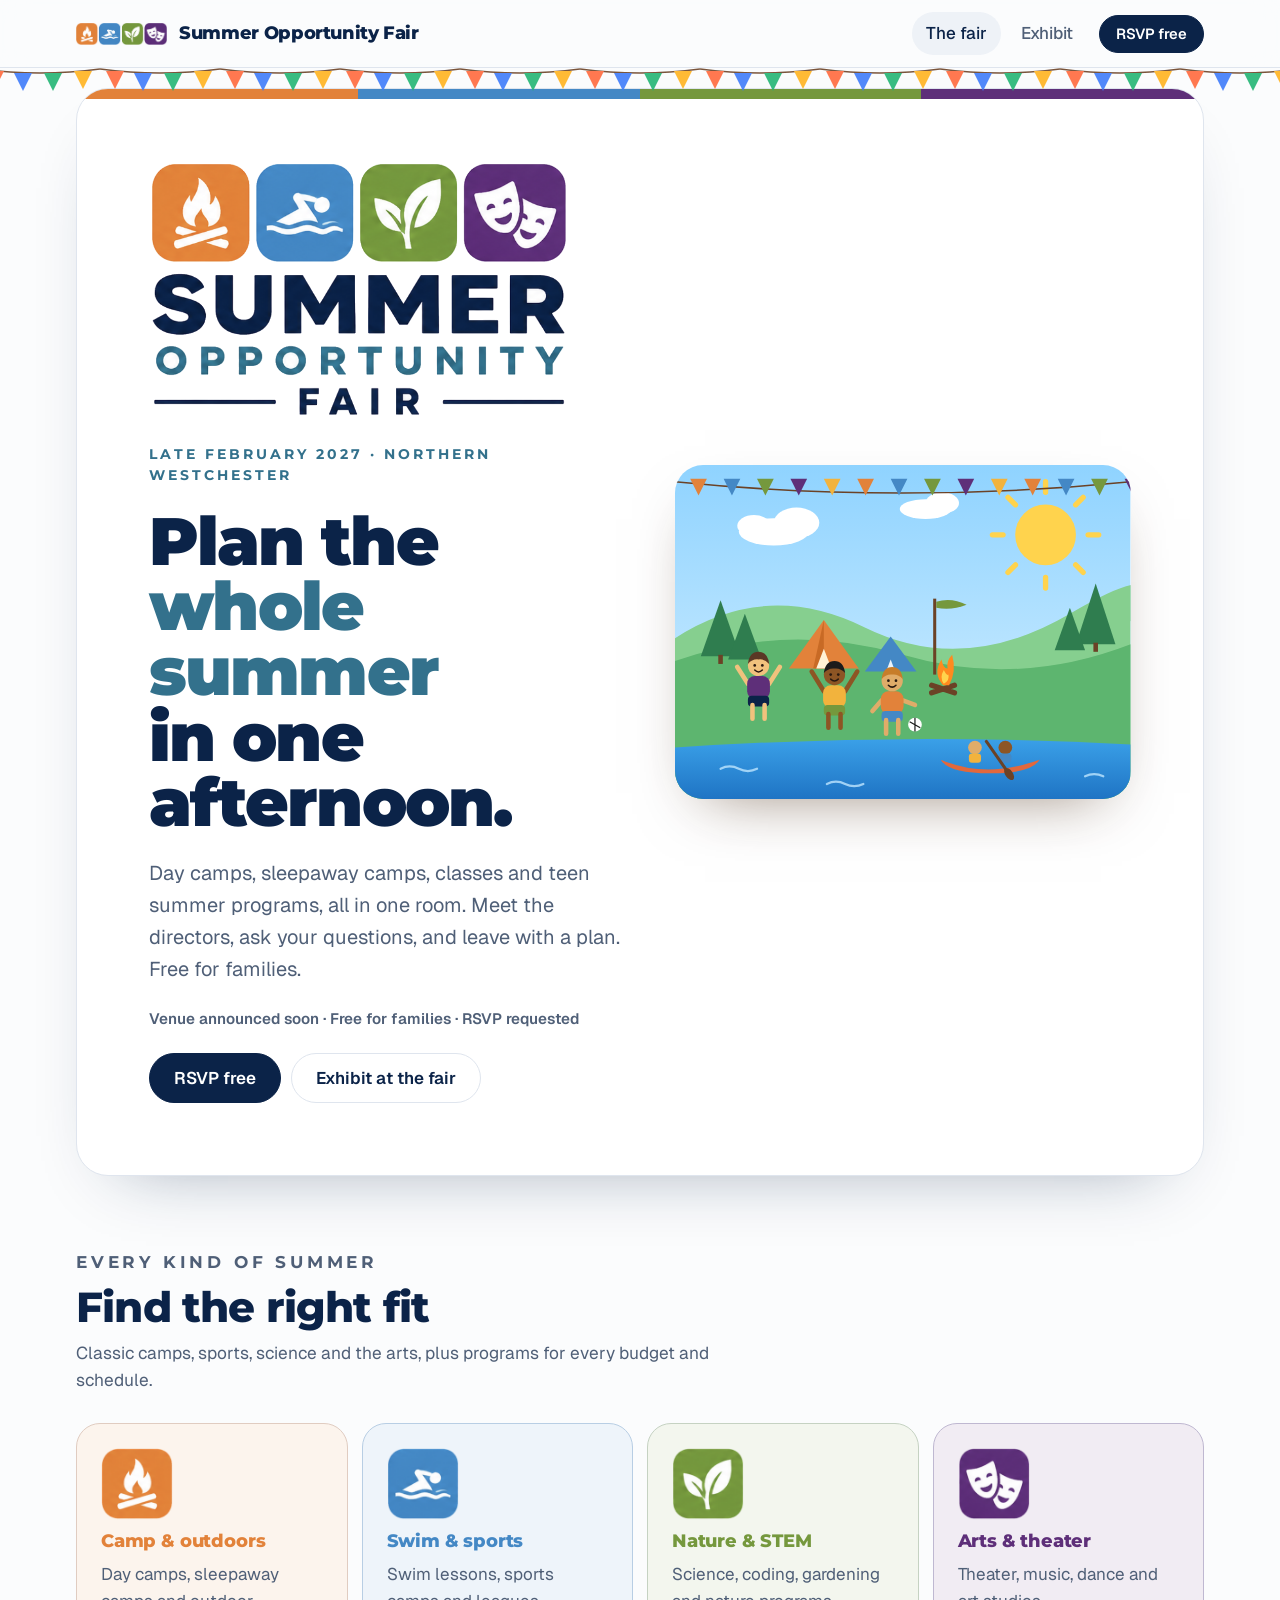
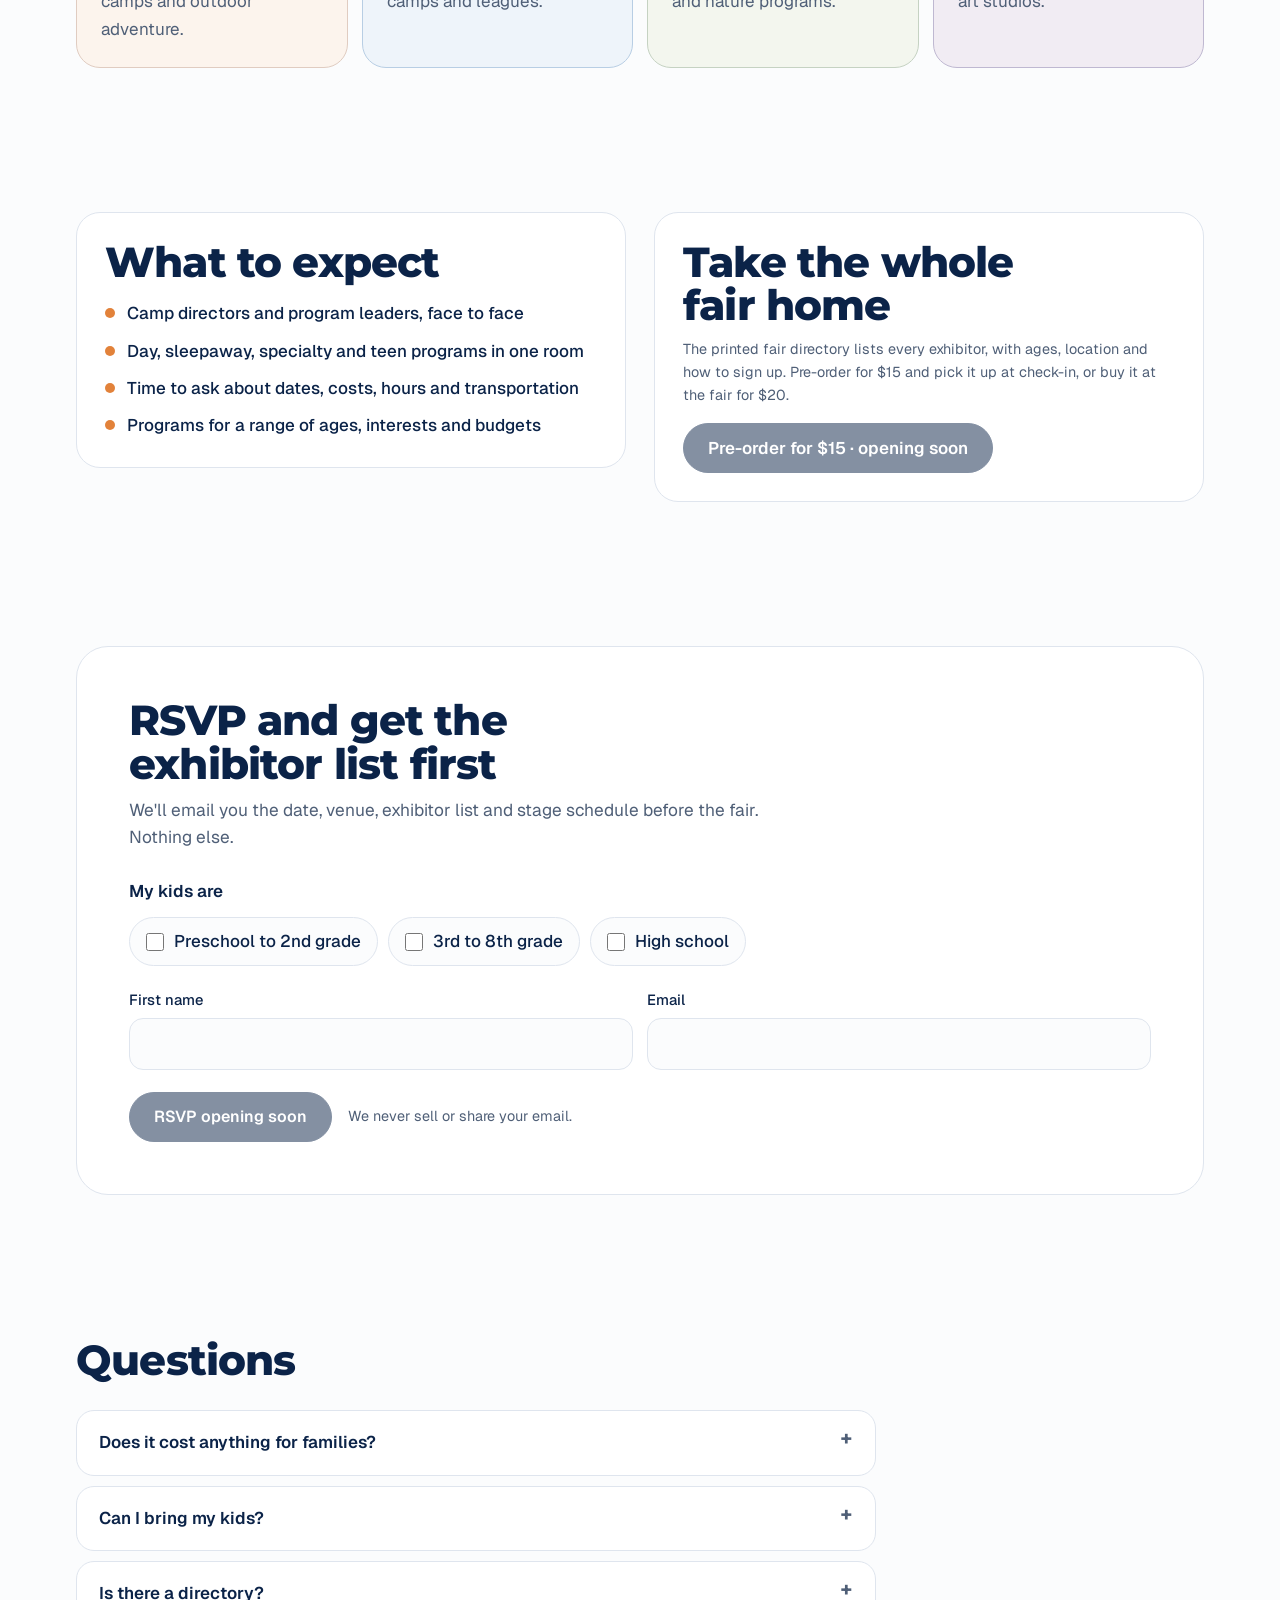
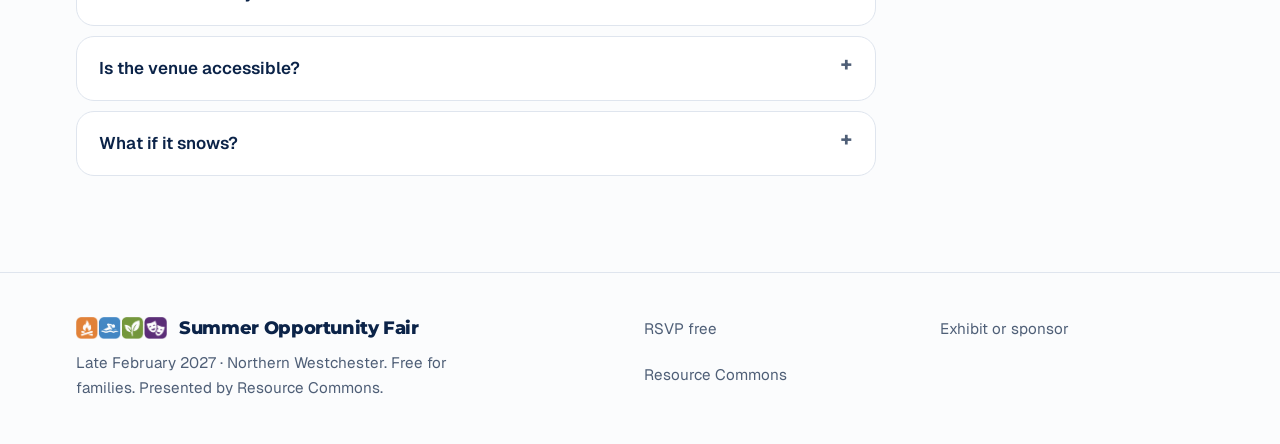
==== commit 28098f57: "Add files via upload" ====
--- a/index.html
+++ b/index.html
@@ -8,18 +8,23 @@
 <meta name="claude:viewport-fit-sides" content="cover">
 <link rel="preconnect" href="https://fonts.googleapis.com">
 <link rel="preconnect" href="https://fonts.gstatic.com" crossorigin>
-<link rel="stylesheet" href="https://fonts.googleapis.com/css2?family=Bricolage+Grotesque:opsz,wght@12..96,500;12..96,700;12..96,800&family=Geist:wght@400;500;600&display=swap">
+<link rel="stylesheet" href="https://fonts.googleapis.com/css2?family=Montserrat:wght@600;700;800;900&family=Geist:wght@400;500;600&display=swap">
+<link rel="icon" href="favicon.ico" sizes="any">
+<link rel="icon" type="image/png" sizes="32x32" href="favicon-32.png">
+<link rel="apple-touch-icon" href="apple-touch-icon.png">
+<meta name="theme-color" content="#0b2348">
 <link rel="stylesheet" href="style.css">
 </head>
 <body>
 <header class="top"><div class="wrap top-in">
-<a class="brand" href="index.html"><span class="mark sun" aria-hidden="true"></span>Summer Opportunity Fair</a>
-<nav class="nav"><a href="index.html" aria-current="page">The fair</a><a href="directory.html">Directory</a><a href="exhibit.html">Exhibit</a><a class="btn small" href="index.html#rsvp">RSVP free</a></nav>
+<a class="brand" href="index.html"><img class="brand-tiles" src="logo-tiles.png" alt="" width="82" height="20"><span>Summer Opportunity Fair</span></a>
+<nav class="nav"><a href="index.html" aria-current="page">The fair</a><a href="exhibit.html">Exhibit</a><a class="btn small" href="index.html#rsvp">RSVP free</a></nav>
 </div><div class="bunting-strip" aria-hidden="true"></div></header>
 <main class="summer">
 <section class="ev-hero"><div class="wrap"><div class="panel hero-split"><div class="hero-text">
-<p class="eyebrow"><span class="live" aria-hidden="true"></span>Late February 2027 · Northern Westchester</p>
-<h1>Plan the whole summer in one afternoon.</h1>
+<img class="hero-logo" src="logo.png" alt="Summer Opportunity Fair" width="829" height="506">
+<p class="kicker">Late February 2027 · Northern Westchester</p>
+<h1>Plan the <span class="tl">whole summer</span> in one afternoon.</h1>
 <p class="lede">Day camps, sleepaway camps, classes and teen summer programs, all in one room. Meet the directors, ask your questions, and leave with a plan. Free for families.</p>
 <p class="hero-note">Venue announced soon · Free for families · RSVP requested</p>
 <div class="cta"><a class="btn" href="#rsvp">RSVP free</a><a class="btn ghost" href="exhibit.html">Exhibit at the fair</a></div>
@@ -44,19 +49,19 @@
 <g stroke="#bfe6ff" stroke-width="3" stroke-linecap="round" fill="none" opacity=".8"><path d="M60 400 q12 -6 24 0 q12 6 24 0"/><path d="M200 420 q12 -6 24 0 q12 6 24 0"/><path d="M540 410 q12 -6 24 0"/></g>
 <g class="canoe"><g transform="translate(-30 50)">
 <path d="M380 338 q60 26 130 0 q-10 18 -65 18 q-55 0 -65 -18z" fill="#e2683c"/>
-<circle cx="425" cy="322" r="9" fill="#e0ac69"/><rect x="417" y="330" width="16" height="12" rx="4" fill="#ffb31f"/>
-<circle cx="465" cy="322" r="9" fill="#8d5524"/><rect x="457" y="330" width="16" height="12" rx="4" fill="#3e7bfa"/>
+<circle cx="425" cy="322" r="9" fill="#e0ac69"/><rect x="417" y="330" width="16" height="12" rx="4" fill="#f2b33d"/>
+<circle cx="465" cy="322" r="9" fill="#8d5524"/><rect x="457" y="330" width="16" height="12" rx="4" fill="#4488c5"/>
 <path d="M440 314 l28 40" stroke="#6b4226" stroke-width="4" stroke-linecap="round"/><ellipse cx="470" cy="357" rx="5" ry="9" fill="#6b4226" transform="rotate(-35 470 357)"/>
 </g></g>
-<g><path d="M150 268 l46 -64 l46 64z" fill="#ff6a3d"/><path d="M196 204 l0 64 l-14 0z" fill="#d94f26"/><path d="M186 268 l10 -26 l10 26z" fill="#fff2d6"/></g>
-<g><path d="M250 272 l34 -46 l34 46z" fill="#3e7bfa"/><path d="M278 272 l6 -16 l6 16z" fill="#e8f1ff"/></g>
-<g><rect x="340" y="176" width="4" height="100" fill="#6b4226"/><path class="flag" d="M344 180 q20 -6 40 4 q-20 8 -40 4z" fill="#22b573"/></g>
+<g><path d="M150 268 l46 -64 l46 64z" fill="#e2823a"/><path d="M196 204 l0 64 l-14 0z" fill="#c86a25"/><path d="M186 268 l10 -26 l10 26z" fill="#fff2d6"/></g>
+<g><path d="M250 272 l34 -46 l34 46z" fill="#4488c5"/><path d="M278 272 l6 -16 l6 16z" fill="#eaf3fb"/></g>
+<g><rect x="340" y="176" width="4" height="100" fill="#6b4226"/><path class="flag" d="M344 180 q20 -6 40 4 q-20 8 -40 4z" fill="#75983d"/></g>
 <g class="fire"><path d="M338 300 l30 -10 M338 290 l30 10" stroke="#6b4226" stroke-width="7" stroke-linecap="round"/>
 <path d="M353 290 q-14 -16 -2 -34 q2 12 8 12 q-2 -10 6 -18 q6 22 -4 40z" fill="#ff8a1f"/><path d="M354 288 q-6 -8 0 -18 q4 8 6 6 q2 8 -6 12z" fill="#ffd34d"/></g>
 <g class="kid">
 <path d="M96 288 l-14 -22 M124 288 l14 -22" stroke="#f1c27d" stroke-width="6" stroke-linecap="round"/>
-<rect x="95" y="278" width="30" height="30" rx="10" fill="#8a5cf5"/>
-<rect x="96" y="304" width="28" height="14" rx="5" fill="#1f3a5f"/>
+<rect x="95" y="278" width="30" height="30" rx="10" fill="#5e2f79"/>
+<rect x="96" y="304" width="28" height="14" rx="5" fill="#0b2348"/>
 <path d="M102 316 v18 M118 316 v18" stroke="#f1c27d" stroke-width="6" stroke-linecap="round"/>
 <circle cx="110" cy="264" r="14" fill="#f1c27d"/>
 <path d="M96 262 q2 -16 14 -16 q12 0 14 16 q-6 -7 -14 -6 q-8 -1 -14 6z" fill="#5a3825"/>
@@ -65,8 +70,8 @@
 </g>
 <g class="kid jumper">
 <path d="M196 298 l-16 -26 M224 298 l16 -26" stroke="#8d5524" stroke-width="6" stroke-linecap="round"/>
-<rect x="195" y="290" width="30" height="30" rx="10" fill="#ffb31f"/>
-<rect x="196" y="316" width="28" height="14" rx="5" fill="#22b573"/>
+<rect x="195" y="290" width="30" height="30" rx="10" fill="#f2b33d"/>
+<rect x="196" y="316" width="28" height="14" rx="5" fill="#75983d"/>
 <path d="M202 328 v18 M218 328 v18" stroke="#8d5524" stroke-width="6" stroke-linecap="round"/>
 <circle cx="210" cy="276" r="14" fill="#8d5524"/>
 <path d="M196 274 q2 -16 14 -16 q12 0 14 16 q-6 -7 -14 -6 q-8 -1 -14 6z" fill="#1b1b1b"/>
@@ -75,8 +80,8 @@
 </g>
 <g class="kid">
 <path d="M272 310 l-12 14 M300 310 l16 6" stroke="#e0ac69" stroke-width="6" stroke-linecap="round"/>
-<rect x="271" y="298" width="30" height="30" rx="10" fill="#ff6a3d"/>
-<rect x="272" y="324" width="28" height="14" rx="5" fill="#3e7bfa"/>
+<rect x="271" y="298" width="30" height="30" rx="10" fill="#e2823a"/>
+<rect x="272" y="324" width="28" height="14" rx="5" fill="#4488c5"/>
 <path d="M278 336 v18 M294 336 v18" stroke="#e0ac69" stroke-width="6" stroke-linecap="round"/>
 <circle cx="286" cy="284" r="14" fill="#e0ac69"/>
 <path d="M272 282 q2 -16 14 -16 q12 0 14 16 q-6 -7 -14 -6 q-8 -1 -14 6z" fill="#c77d2a"/>
@@ -85,24 +90,28 @@
 </g>
 <circle cx="316" cy="342" r="9" fill="#fff"/><path d="M309 338 l14 8 M316 333 v18" stroke="#1b1b1b" stroke-width="1.6"/>
 <path d="M0 22 Q300 52 600 22" stroke="#6b4226" stroke-width="2" fill="none"/>
-<g class="bunting"><path d="M20 18 l22 0 l-11 22z" fill="#ff6a3d"/><path d="M64 18 l22 0 l-11 22z" fill="#3e7bfa"/><path d="M108 18 l22 0 l-11 22z" fill="#22b573"/><path d="M152 18 l22 0 l-11 22z" fill="#8a5cf5"/><path d="M196 18 l22 0 l-11 22z" fill="#ffb31f"/><path d="M240 18 l22 0 l-11 22z" fill="#ff6a3d"/><path d="M284 18 l22 0 l-11 22z" fill="#3e7bfa"/><path d="M328 18 l22 0 l-11 22z" fill="#22b573"/><path d="M372 18 l22 0 l-11 22z" fill="#8a5cf5"/><path d="M416 18 l22 0 l-11 22z" fill="#ffb31f"/><path d="M460 18 l22 0 l-11 22z" fill="#ff6a3d"/><path d="M504 18 l22 0 l-11 22z" fill="#3e7bfa"/><path d="M548 18 l22 0 l-11 22z" fill="#22b573"/><path d="M592 18 l22 0 l-11 22z" fill="#8a5cf5"/></g>
+<g class="bunting"><path d="M20 18 l22 0 l-11 22z" fill="#e2823a"/><path d="M64 18 l22 0 l-11 22z" fill="#4488c5"/><path d="M108 18 l22 0 l-11 22z" fill="#75983d"/><path d="M152 18 l22 0 l-11 22z" fill="#5e2f79"/><path d="M196 18 l22 0 l-11 22z" fill="#f2b33d"/><path d="M240 18 l22 0 l-11 22z" fill="#e2823a"/><path d="M284 18 l22 0 l-11 22z" fill="#4488c5"/><path d="M328 18 l22 0 l-11 22z" fill="#75983d"/><path d="M372 18 l22 0 l-11 22z" fill="#5e2f79"/><path d="M416 18 l22 0 l-11 22z" fill="#f2b33d"/><path d="M460 18 l22 0 l-11 22z" fill="#e2823a"/><path d="M504 18 l22 0 l-11 22z" fill="#4488c5"/><path d="M548 18 l22 0 l-11 22z" fill="#75983d"/><path d="M592 18 l22 0 l-11 22z" fill="#5e2f79"/></g>
 </g></svg></div></div></div></section>
 <section class="band"><div class="wrap">
-<div class="sec-h"><h2>Three zones, every age</h2><p>Walk straight to the programs that fit your kids.</p></div>
-<div class="three cards"><div class="zone"><svg viewBox="0 0 64 64" class="zi" aria-hidden="true"><rect x="2" y="2" width="60" height="60" rx="18" fill="#fff3d1"/><path d="M18 30 h26 l-4 22 h-18z" fill="#ff6a3d"/><path d="M18 30 q13 -14 26 0" stroke="#d94f26" stroke-width="3" fill="none"/><path d="M46 14 l-6 24" stroke="#3e7bfa" stroke-width="4" stroke-linecap="round"/><ellipse cx="47" cy="12" rx="5" ry="7" fill="#3e7bfa"/></svg><h3>Little Kids</h3><p>Day camps and half-day programs for preschool and early elementary.</p></div><div class="zone"><svg viewBox="0 0 64 64" class="zi" aria-hidden="true"><rect x="2" y="2" width="60" height="60" rx="18" fill="#dff4e6"/><path d="M10 48 l22 -32 l22 32z" fill="#22b573"/><path d="M32 16 v32 l-8 0z" fill="#178a56"/><path d="M27 48 l5 -12 l5 12z" fill="#fff"/><circle cx="50" cy="16" r="6" fill="#ffb31f"/></svg><h3>Big Kids</h3><p>Sleepaway, specialty, sports, arts and STEM camps.</p></div><div class="zone"><svg viewBox="0 0 64 64" class="zi" aria-hidden="true"><rect x="2" y="2" width="60" height="60" rx="18" fill="#ece4ff"/><path d="M20 12 l12 22 l12 -22" stroke="#8a5cf5" stroke-width="5" fill="none" stroke-linecap="round"/><rect x="20" y="32" width="24" height="20" rx="5" fill="#fff" stroke="#8a5cf5" stroke-width="3"/><path d="M26 40 h12 M26 46 h8" stroke="#8a5cf5" stroke-width="3" stroke-linecap="round"/></svg><h3>Teen Zone</h3><p>Counselor-in-training spots, summer jobs, pre-college and volunteering.</p></div></div>
-</div></section>
+<div class="sec-h"><p class="kicker">Every kind of summer</p><h2>Find the right fit</h2><p>Classic camps, sports, science and the arts, plus programs for every budget and schedule.</p></div>
+<div class="cats">
+<div class="cat orange"><img src="tile-camp.png" alt="" width="80" height="80"><h3>Camp & outdoors</h3><p>Day camps, sleepaway camps and outdoor adventure.</p></div>
+<div class="cat blue"><img src="tile-sports.png" alt="" width="80" height="80"><h3>Swim & sports</h3><p>Swim lessons, sports camps and leagues.</p></div>
+<div class="cat green"><img src="tile-nature.png" alt="" width="80" height="80"><h3>Nature & STEM</h3><p>Science, coding, gardening and nature programs.</p></div>
+<div class="cat purple"><img src="tile-arts.png" alt="" width="80" height="80"><h3>Arts & theater</h3><p>Theater, music, dance and art studios.</p></div>
+</div></div></section>
 <section class="band"><div class="wrap two">
-<div><h2>What to expect</h2><ul class="talks"><li>Camp directors and program leaders, face to face</li><li>Ten-minute camp demos on the stage</li><li>A play area and activities for the kids</li><li>Early sign-up deals from exhibitors</li></ul></div>
-<div><h2>Can't wait for February?</h2><p class="small-note">The online directory lists every exhibiting program, with ages, location and how to sign up.</p><a class="btn ghost" href="directory.html">Browse the directory</a></div>
+<div><h2>What to expect</h2><ul class="talks"><li>Camp directors and program leaders, face to face</li><li>Day, sleepaway, specialty and teen programs in one room</li><li>Time to ask about dates, costs, hours and transportation</li><li>Programs for a range of ages, interests and budgets</li></ul></div>
+<div><h2>Take the whole fair home</h2><p class="small-note">The printed fair directory lists every exhibitor, with ages, location and how to sign up. Pre-order for $15 and pick it up at check-in, or buy it at the fair for $20.</p><div class="cta"><a class="btn" data-link="pay-PREORDER" href="#">Pre-order for $15</a></div></div>
 </div></section>
 <section class="band" id="rsvp"><div class="wrap">
 <div class="signup-card">
 <div class="sec-h"><h2>RSVP and get the exhibitor list first</h2><p>We'll email you the date, venue, exhibitor list and stage schedule before the fair. Nothing else.</p></div>
 <form id="kit-form" class="kit" novalidate>
 <fieldset><legend>My kids are</legend><div class="chks">
-<label class="chk"><input type="checkbox" name="interest" value="Little Kids" id="i-little"><span>Preschool to 2nd grade</span></label>
-<label class="chk"><input type="checkbox" name="interest" value="Big Kids" id="i-big"><span>3rd to 8th grade</span></label>
-<label class="chk"><input type="checkbox" name="interest" value="Teens" id="i-teen"><span>High school</span></label></div></fieldset>
+<label class="chk"><input type="checkbox" name="interest" value="Preschool to 2nd grade" id="i-little"><span>Preschool to 2nd grade</span></label>
+<label class="chk"><input type="checkbox" name="interest" value="3rd to 8th grade" id="i-big"><span>3rd to 8th grade</span></label>
+<label class="chk"><input type="checkbox" name="interest" value="High school" id="i-teen"><span>High school</span></label></div></fieldset>
 <div class="row"><label class="fld"><span>First name</span><input id="f-name" name="first_name" autocomplete="given-name"></label>
 <label class="fld"><span>Email</span><input id="f-email" name="email_address" type="email" autocomplete="email" required></label></div>
 <div class="row end"><button class="btn" type="submit" id="f-submit">RSVP free</button><p class="small-note" id="f-msg" role="status">We never sell or share your email.</p></div>
@@ -112,15 +121,16 @@
 <div class="sec-h"><h2>Questions</h2></div>
 <div class="faq">
 <details><summary>Does it cost anything for families?</summary><p>No. The fair is always free for families.</p></details>
-<details><summary>Can I bring my kids?</summary><p>Yes. There's a play area and activities so parents can talk with camp directors.</p></details>
+<details><summary>Can I bring my kids?</summary><p>Yes, kids are welcome.</p></details>
+<details><summary>Is there a directory?</summary><p>Yes. The printed fair directory lists every exhibitor. Pre-order it online for $15 and pick it up at check-in, or buy it at the fair for $20.</p></details>
 <details><summary>Is the venue accessible?</summary><p>Yes. We choose venues with step-free access, accessible restrooms and nearby parking.</p></details>
 <details><summary>What if it snows?</summary><p>There's a published snow date. Everyone who RSVPs gets an email if anything changes.</p></details>
 </div></div></section>
 </main>
 <footer class="foot"><div class="wrap foot-in">
-<div><a class="brand" href="index.html"><span class="mark sun" aria-hidden="true"></span>Summer Opportunity Fair</a>
+<div><a class="brand" href="index.html"><img class="brand-tiles" src="logo-tiles.png" alt="" width="82" height="20"><span>Summer Opportunity Fair</span></a>
 <p>Late February 2027 · Northern Westchester. Free for families. Presented by Resource Commons.</p></div>
-<div class="foot-links"><a href="index.html#rsvp">RSVP free</a><a href="directory.html">Online directory</a><a href="exhibit.html">Exhibit or sponsor</a><a href="https://resourcecommons.com">Resource Commons</a></div>
+<div class="foot-links"><a href="index.html#rsvp">RSVP free</a><a href="exhibit.html">Exhibit or sponsor</a><a href="https://resourcecommons.com">Resource Commons</a></div>
 </div></footer>
 <script src="config.js"></script>
 <script src="site.js"></script>
--- a/style.css
+++ b/style.css
@@ -276,7 +276,7 @@
 .scene, .hero-photo { display: block; width: 100%; height: auto; max-width: 100%; border-radius: 28px; box-shadow: 0 24px 60px -30px rgba(60, 30, 0, .55); }
 .hero-photo { aspect-ratio: 600 / 440; object-fit: cover; }
 .panel.hero-split h1 { font-size: clamp(2.4rem, 5.2vw, 4.4rem); }
-@media (max-width: 860px) { .hero-split { grid-template-columns: 1fr; } .hero-art { order: -1; } }
+@media (max-width: 860px) { .hero-split { grid-template-columns: 1fr; } .hero-art { order: 0; } }
 .hero-note { font-weight: 600; font-size: 0.95rem; opacity: .8; }
 .zone .zi { width: 64px; height: 64px; margin-bottom: 6px; }
 .scene .sun { transform-origin: 488px 92px; animation: spin 40s linear infinite; }
@@ -291,3 +291,78 @@
 @keyframes drift { to { transform: translateX(30px); } }
 @keyframes flick { to { transform: scaleY(1.12) scaleX(.94); } }
 @media (prefers-reduced-motion: reduce) { .scene * { animation: none !important; } }
+
+/* ===== Brand theme from the Summer Opportunity Fair logo ===== */
+:root {
+  --bg: #fbfcfd; --card: #ffffff; --soft: #eef2f7; --ink: #0b2348; --muted: #4f5f77; --line: #dfe5ee;
+  --btn: #0b2348; --btn-ink: #ffffff; --teal: #33718c;
+  --orange: #e2823a; --blue: #4488c5; --green: #75983d; --purple: #5e2f79;
+  --summer: #e2823a; --summer-on: #ffffff;
+  --display: "Montserrat", "Helvetica Neue", Arial, sans-serif;
+}
+@media (prefers-color-scheme: dark) {
+  :root:not([data-theme="light"]) { --bg: #0a1527; --card: #101f37; --soft: #16294a; --ink: #eef3fa; --muted: #9fb0c8; --line: #213656; --btn: #ffffff; --btn-ink: #0b2348; --teal: #7cc3dd; color-scheme: dark; }
+}
+:root[data-theme="dark"] { --bg: #0a1527; --card: #101f37; --soft: #16294a; --ink: #eef3fa; --muted: #9fb0c8; --line: #213656; --btn: #ffffff; --btn-ink: #0b2348; --teal: #7cc3dd; color-scheme: dark; }
+.orange { --c: var(--orange); } .blue { --c: var(--blue); } .green { --c: var(--green); } .purple { --c: var(--purple); }
+h1 { font-weight: 900; letter-spacing: -0.03em; }
+h2 { font-weight: 800; letter-spacing: -0.02em; }
+h3 { font-family: var(--display); font-weight: 800; }
+.brand { font-family: var(--display); font-weight: 800; gap: 12px; }
+.brand-tiles { height: 22px; width: auto; }
+.kicker { font-family: var(--display); font-weight: 700; font-size: 0.85rem; letter-spacing: 0.22em; text-transform: uppercase; color: var(--teal); }
+.tl { color: var(--teal); }
+.bunting-strip { opacity: .9; }
+/* hero: white sign with the logo, four-color band on top */
+.summer .panel { position: relative; overflow: hidden; background: var(--card); color: var(--ink); border: 1px solid var(--line); box-shadow: 0 30px 70px -45px rgba(11, 35, 72, .45); }
+.summer .panel::before { content: ""; position: absolute; inset: 0 0 auto; height: 10px; background: linear-gradient(90deg, var(--orange) 0 25%, var(--blue) 0 50%, var(--green) 0 75%, var(--purple) 0); }
+.summer .panel .lede { color: var(--muted); opacity: 1; }
+.summer .panel .btn { background: var(--btn); color: var(--btn-ink); border-color: var(--btn); }
+.summer .panel .btn.ghost { background: transparent; color: var(--ink); border-color: var(--line); }
+.summer .panel .btn.ghost:hover { border-color: var(--ink); }
+.hero-logo { width: min(100%, 420px); height: auto; justify-self: start; margin-bottom: 4px; }
+@media (prefers-color-scheme: dark) { :root:not([data-theme="light"]) .hero-logo { background: #fff; padding: 14px 18px; border-radius: 18px; } }
+:root[data-theme="dark"] .hero-logo { background: #fff; padding: 14px 18px; border-radius: 18px; }
+.hero-note { color: var(--muted); opacity: 1; }
+.summer .panel.slim h1 { color: var(--ink); }
+/* zones: colored top edge */
+.zone { border-top: 6px solid var(--c) !important; }
+.zone h3 { color: var(--c); }
+/* categories from the logo tiles */
+.cats { display: grid; grid-template-columns: repeat(4, minmax(0, 1fr)); gap: 14px; }
+.cat { display: grid; gap: 10px; align-content: start; padding: 24px; border-radius: var(--r); background: color-mix(in srgb, var(--c) 9%, var(--card)); border: 1px solid color-mix(in srgb, var(--c) 25%, var(--line)); min-width: 0; }
+.cat img { width: 72px; height: 72px; }
+.cat h3 { color: var(--c); font-size: 1.1rem; }
+.cat p { color: var(--muted); }
+@media (prefers-color-scheme: dark) { :root:not([data-theme="light"]) .cat h3, :root:not([data-theme="light"]) .zone h3 { color: color-mix(in srgb, var(--c) 70%, #fff); } }
+:root[data-theme="dark"] .cat h3, :root[data-theme="dark"] .zone h3 { color: color-mix(in srgb, var(--c) 70%, #fff); }
+@media (max-width: 900px) { .cats { grid-template-columns: repeat(2, minmax(0, 1fr)); } }
+@media (max-width: 480px) { .cats { grid-template-columns: 1fr; } }
+.talks li::before { background: var(--orange); }
+.ach { background: color-mix(in srgb, var(--blue) 10%, var(--card)); }
+.opt-p { font-weight: 900; }
+.chk input { accent-color: var(--teal); }
+.summer .panel .eyebrow { background: var(--soft); color: var(--muted); }
+
+/* Exhibitor order builder */
+.order { display: grid; grid-template-columns: minmax(0, 1.6fr) minmax(0, 1fr); gap: 18px; align-items: start; }
+.steps { display: grid; gap: 14px; }
+.step { display: grid; gap: 10px; padding: 22px; border-radius: var(--r); background: var(--card); border: 1px solid var(--line); }
+.step legend { float: left; width: 100%; display: flex; align-items: center; gap: 10px; margin-bottom: 6px; font-family: var(--display); font-weight: 800; font-size: 1.05rem; }
+.step legend em { font-style: normal; font-family: var(--body); font-weight: 500; font-size: 0.85rem; color: var(--muted); }
+.n { display: grid; place-items: center; width: 28px; height: 28px; flex: none; border-radius: 50%; background: var(--ink); color: var(--bg); font-size: 0.85rem; }
+.pick { display: grid; grid-template-columns: auto minmax(0, 1fr) auto; gap: 14px; align-items: center; padding: 14px 16px; border-radius: 16px; border: 1.5px solid var(--line); cursor: pointer; background: var(--bg); }
+.pick input { width: 20px; height: 20px; margin: 0; accent-color: var(--teal); }
+.pick-b { display: grid; gap: 2px; min-width: 0; }
+.pick-b span { color: var(--muted); font-size: 0.9rem; }
+.pick-p { font-family: var(--display); font-weight: 800; font-variant-numeric: tabular-nums; }
+.pick.on { border-color: var(--teal); background: color-mix(in srgb, var(--teal) 8%, var(--card)); }
+.pick:has(input:focus-visible) { outline: 3px solid var(--teal); outline-offset: 2px; }
+.summary { position: sticky; top: calc(env(safe-area-inset-top, 0px) + 84px); display: grid; gap: 14px; padding: 24px; border-radius: var(--r); background: var(--card); border: 1px solid var(--line); box-shadow: 0 24px 50px -36px rgba(11, 35, 72, .5); }
+.summary::before { content: ""; height: 6px; margin: -24px -24px 4px; border-radius: var(--r) var(--r) 0 0; background: linear-gradient(90deg, var(--orange) 0 25%, var(--blue) 0 50%, var(--green) 0 75%, var(--purple) 0); }
+#sum-lines { list-style: none; margin: 0; padding: 0; display: grid; gap: 8px; }
+#sum-lines li { display: flex; justify-content: space-between; gap: 12px; font-variant-numeric: tabular-nums; }
+.sum-total { display: flex; justify-content: space-between; align-items: baseline; padding-top: 12px; border-top: 1px solid var(--line); }
+.sum-total strong { font-family: var(--display); font-weight: 900; font-size: 1.8rem; font-variant-numeric: tabular-nums; }
+.summary .btn { justify-content: center; }
+@media (max-width: 860px) { .order { grid-template-columns: 1fr; } .summary { position: static; } }
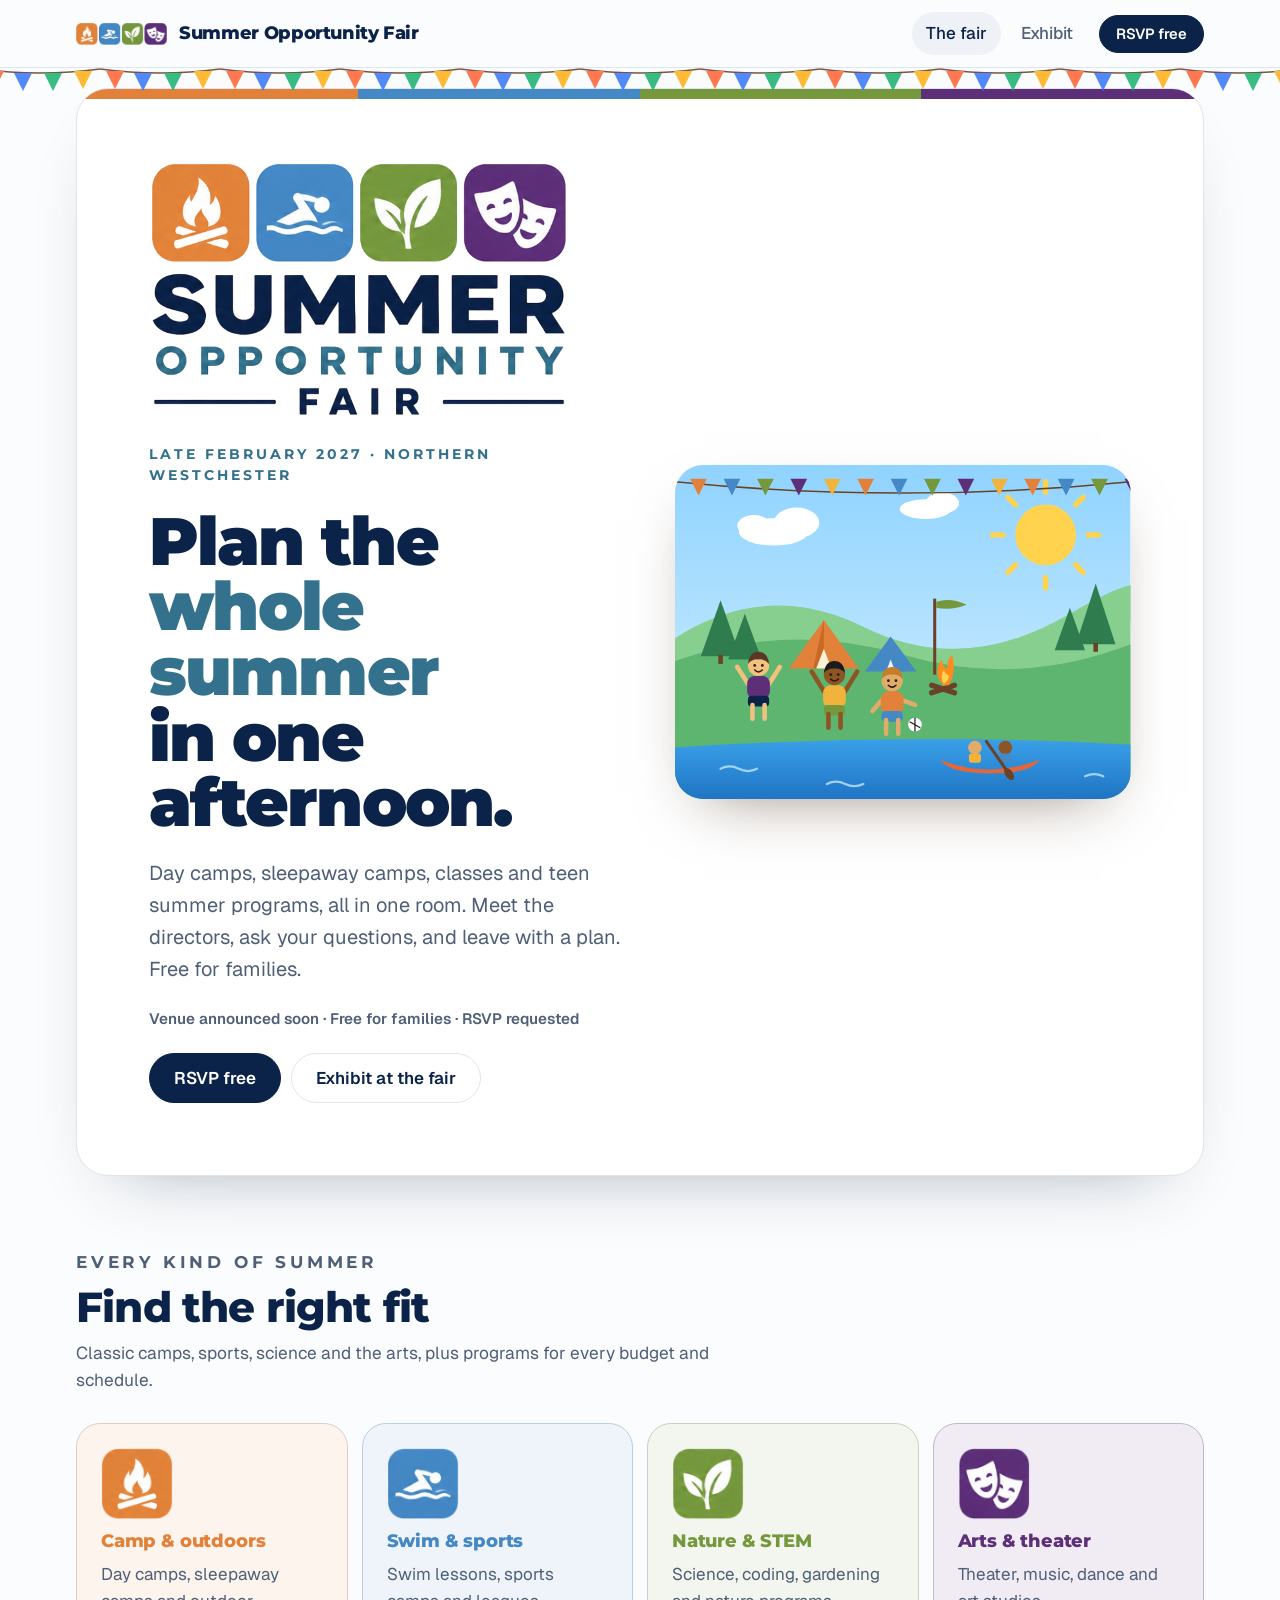
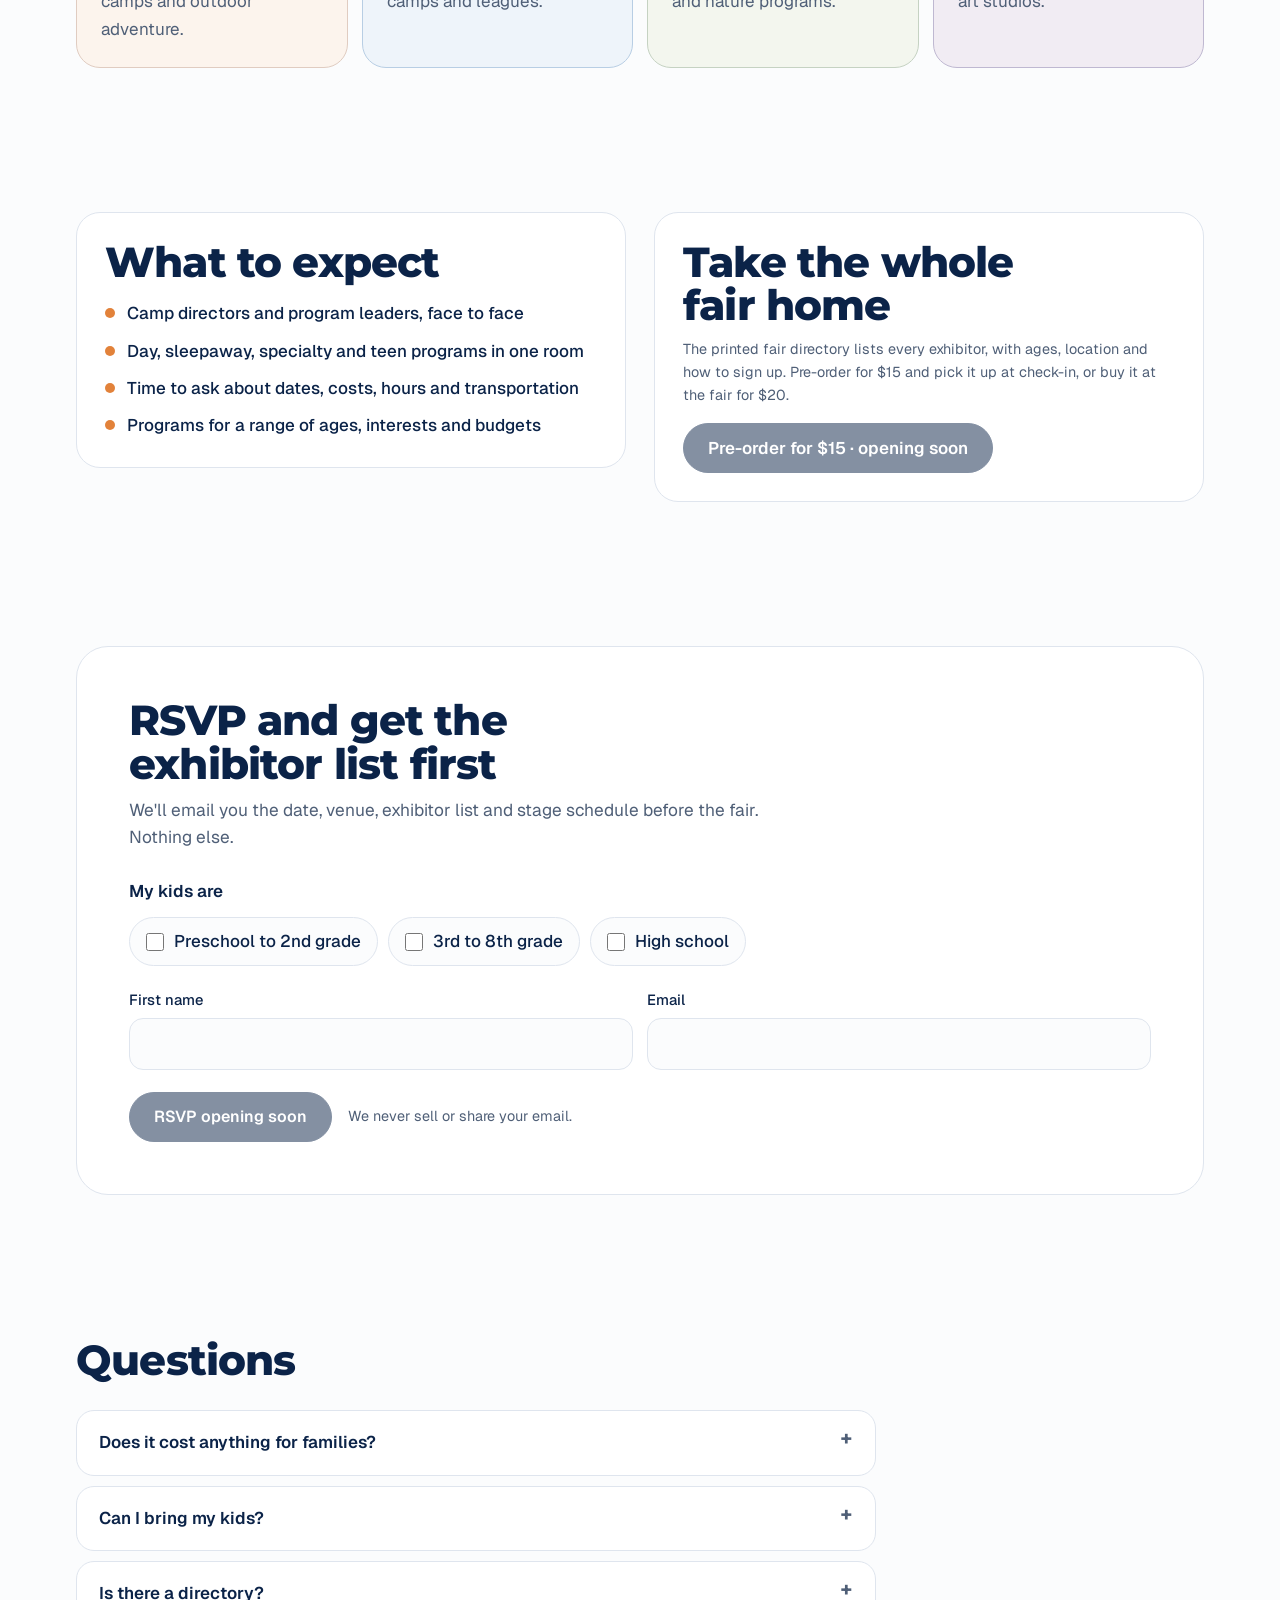
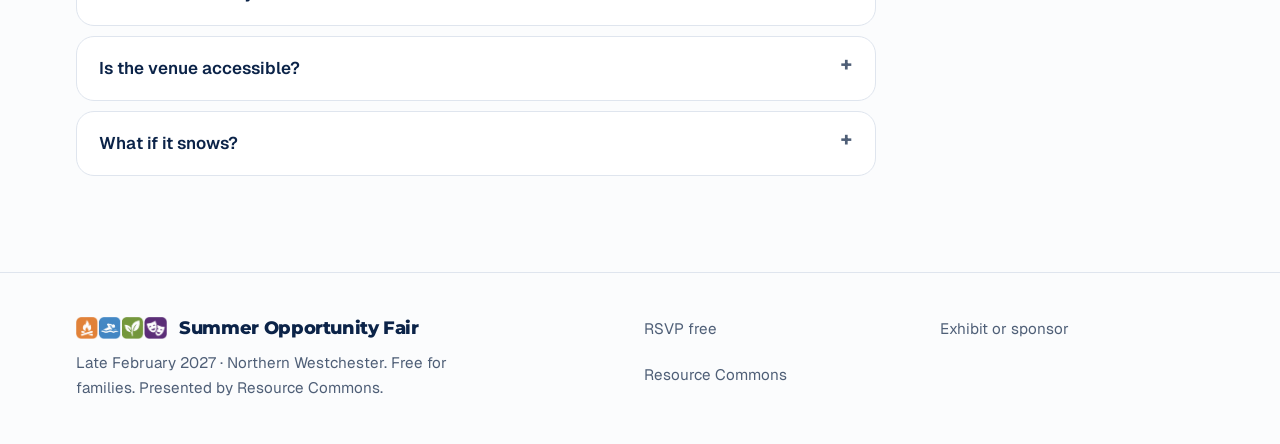
==== commit 05260e56: "Add files via upload" ====
--- a/index.html
+++ b/index.html
@@ -13,6 +13,16 @@
 <link rel="icon" type="image/png" sizes="32x32" href="favicon-32.png">
 <link rel="apple-touch-icon" href="apple-touch-icon.png">
 <meta name="theme-color" content="#0b2348">
+<meta property="og:type" content="website">
+<meta property="og:site_name" content="Summer Opportunity Fair">
+<meta property="og:title" content="Summer Opportunity Fair">
+<meta property="og:description" content="Westchester&#x27;s summer camp and teen opportunity fair. Day camps, sleepaway camps, classes and teen programs in one room. Free for families.">
+<meta property="og:image" content="https://summeropportunityfair.com/og-image.png">
+<meta property="og:image:width" content="1200">
+<meta property="og:image:height" content="630">
+<meta property="og:url" content="https://summeropportunityfair.com/">
+<meta name="twitter:card" content="summary_large_image">
+<meta name="twitter:image" content="https://summeropportunityfair.com/og-image.png">
 <link rel="stylesheet" href="style.css">
 </head>
 <body>
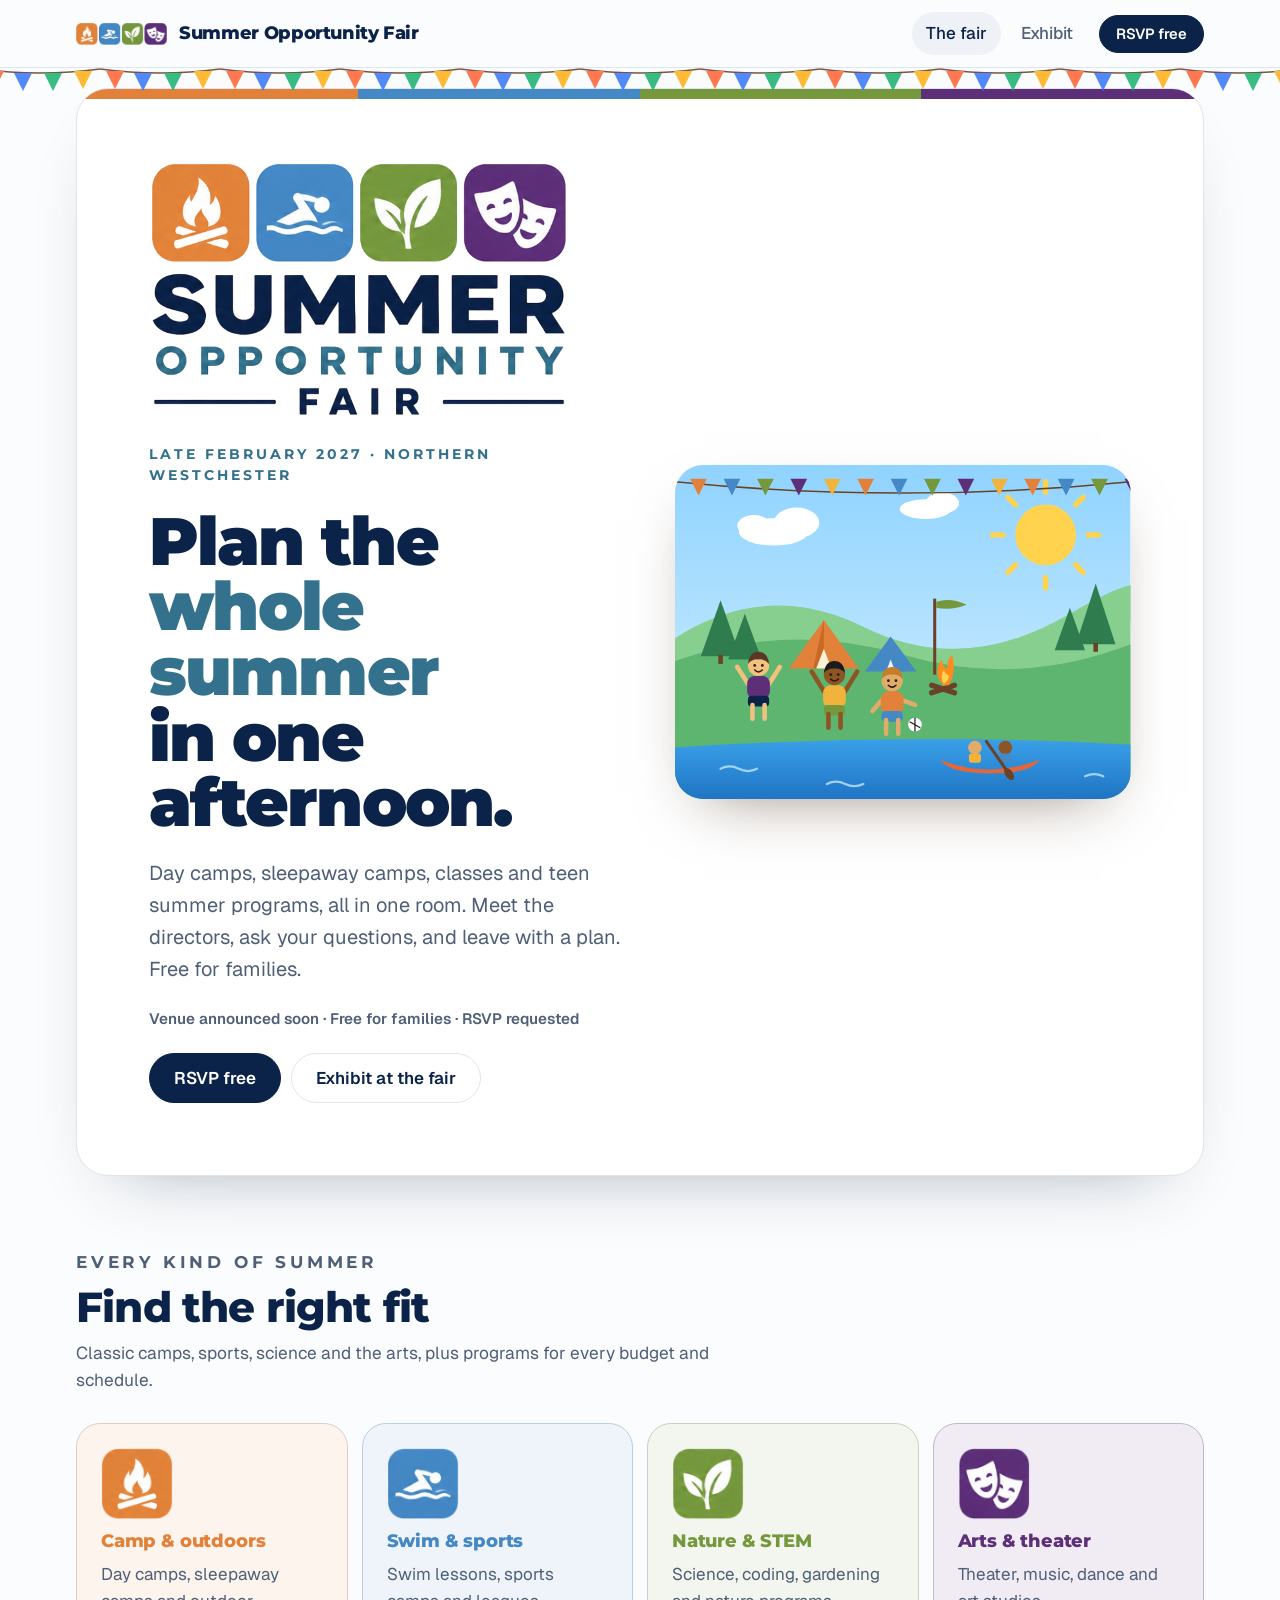
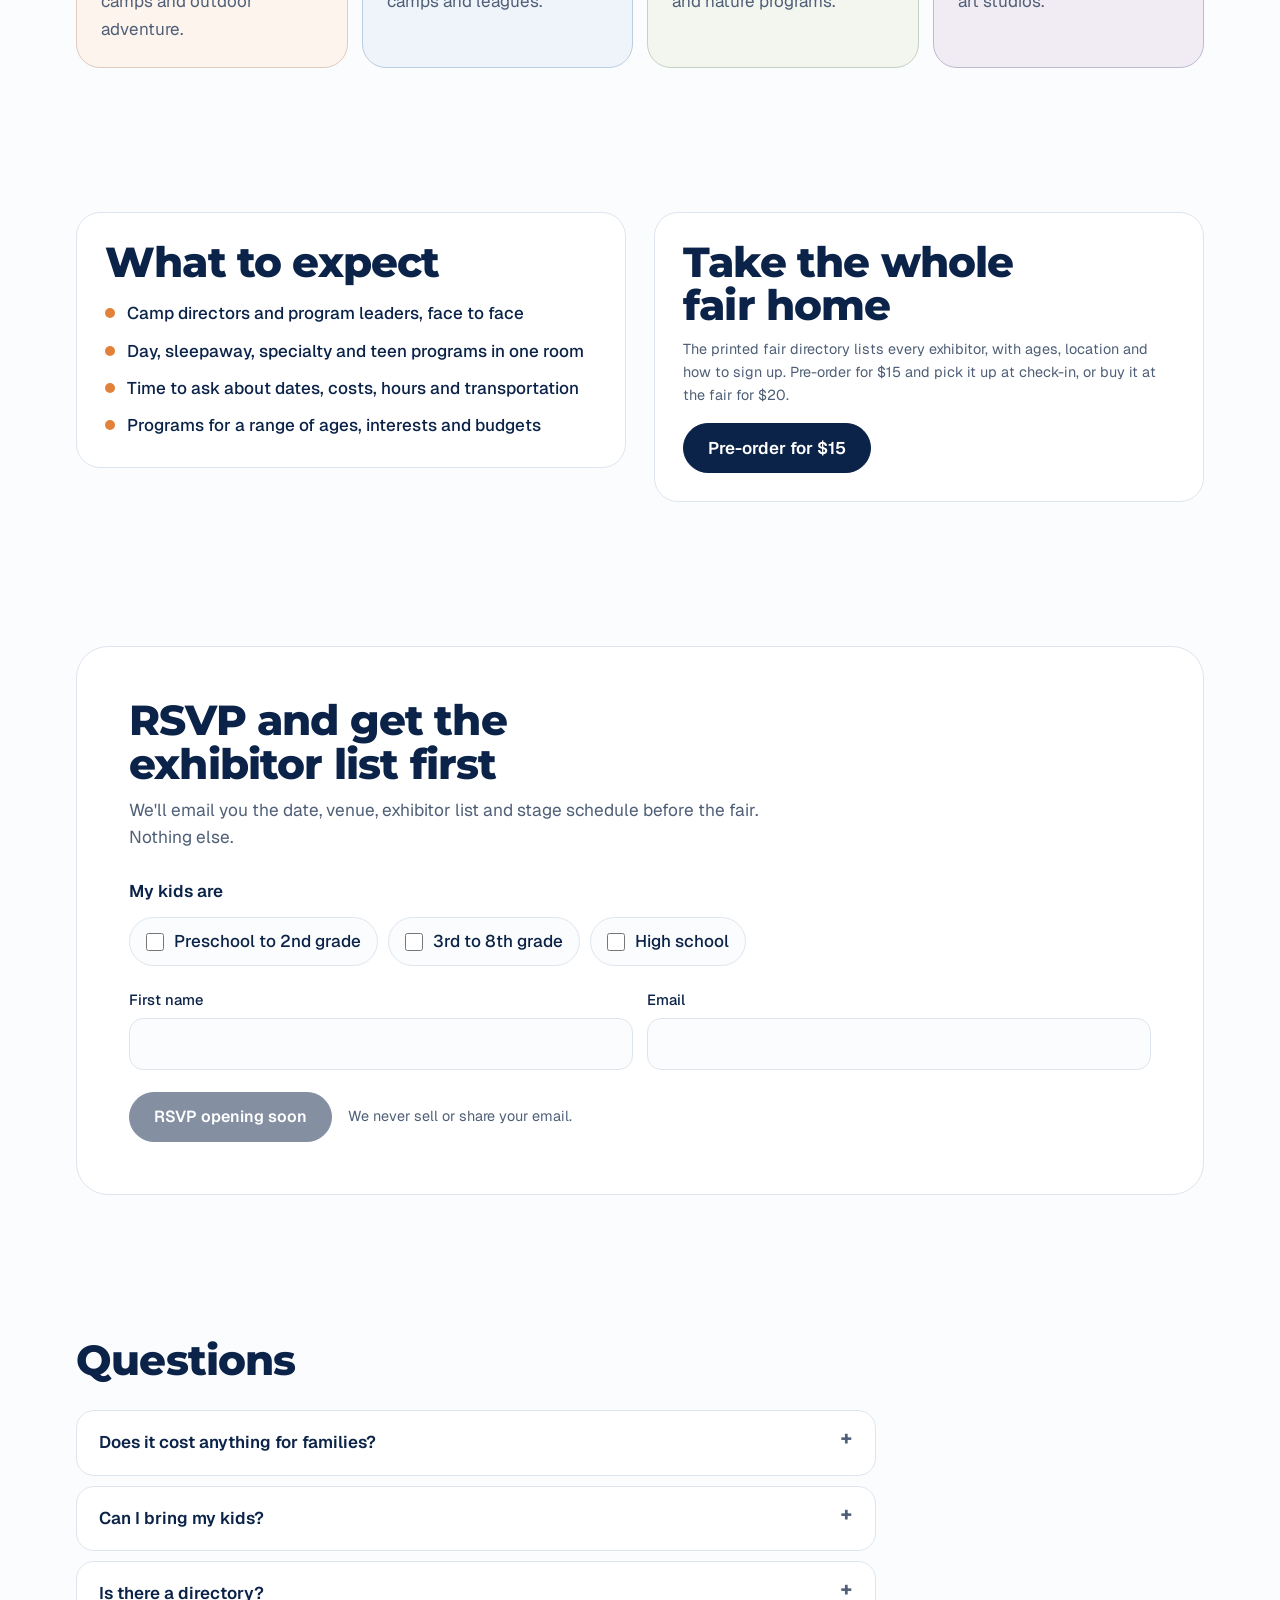
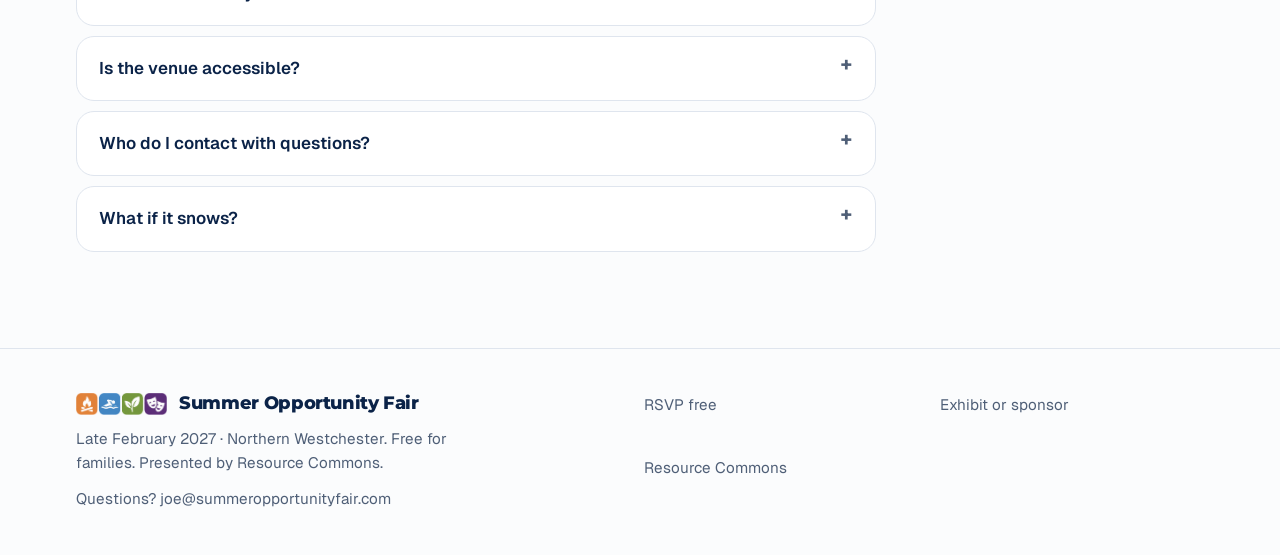
==== commit e39af9a8: "Add files via upload" ====
--- a/index.html
+++ b/index.html
@@ -134,12 +134,13 @@
 <details><summary>Can I bring my kids?</summary><p>Yes, kids are welcome.</p></details>
 <details><summary>Is there a directory?</summary><p>Yes. The printed fair directory lists every exhibitor. Pre-order it online for $15 and pick it up at check-in, or buy it at the fair for $20.</p></details>
 <details><summary>Is the venue accessible?</summary><p>Yes. We choose venues with step-free access, accessible restrooms and nearby parking.</p></details>
+<details><summary>Who do I contact with questions?</summary><p>Email joe@summeropportunityfair.com.</p></details>
 <details><summary>What if it snows?</summary><p>There's a published snow date. Everyone who RSVPs gets an email if anything changes.</p></details>
 </div></div></section>
 </main>
 <footer class="foot"><div class="wrap foot-in">
 <div><a class="brand" href="index.html"><img class="brand-tiles" src="logo-tiles.png" alt="" width="82" height="20"><span>Summer Opportunity Fair</span></a>
-<p>Late February 2027 · Northern Westchester. Free for families. Presented by Resource Commons.</p></div>
+<p>Late February 2027 · Northern Westchester. Free for families. Presented by Resource Commons.</p><p>Questions? joe@summeropportunityfair.com</p></div>
 <div class="foot-links"><a href="index.html#rsvp">RSVP free</a><a href="exhibit.html">Exhibit or sponsor</a><a href="https://resourcecommons.com">Resource Commons</a></div>
 </div></footer>
 <script src="config.js"></script>
--- a/style.css
+++ b/style.css
@@ -366,3 +366,4 @@
 .sum-total strong { font-family: var(--display); font-weight: 900; font-size: 1.8rem; font-variant-numeric: tabular-nums; }
 .summary .btn { justify-content: center; }
 @media (max-width: 860px) { .order { grid-template-columns: 1fr; } .summary { position: static; } }
+.table-opt { max-width: 560px; border-color: var(--teal); }
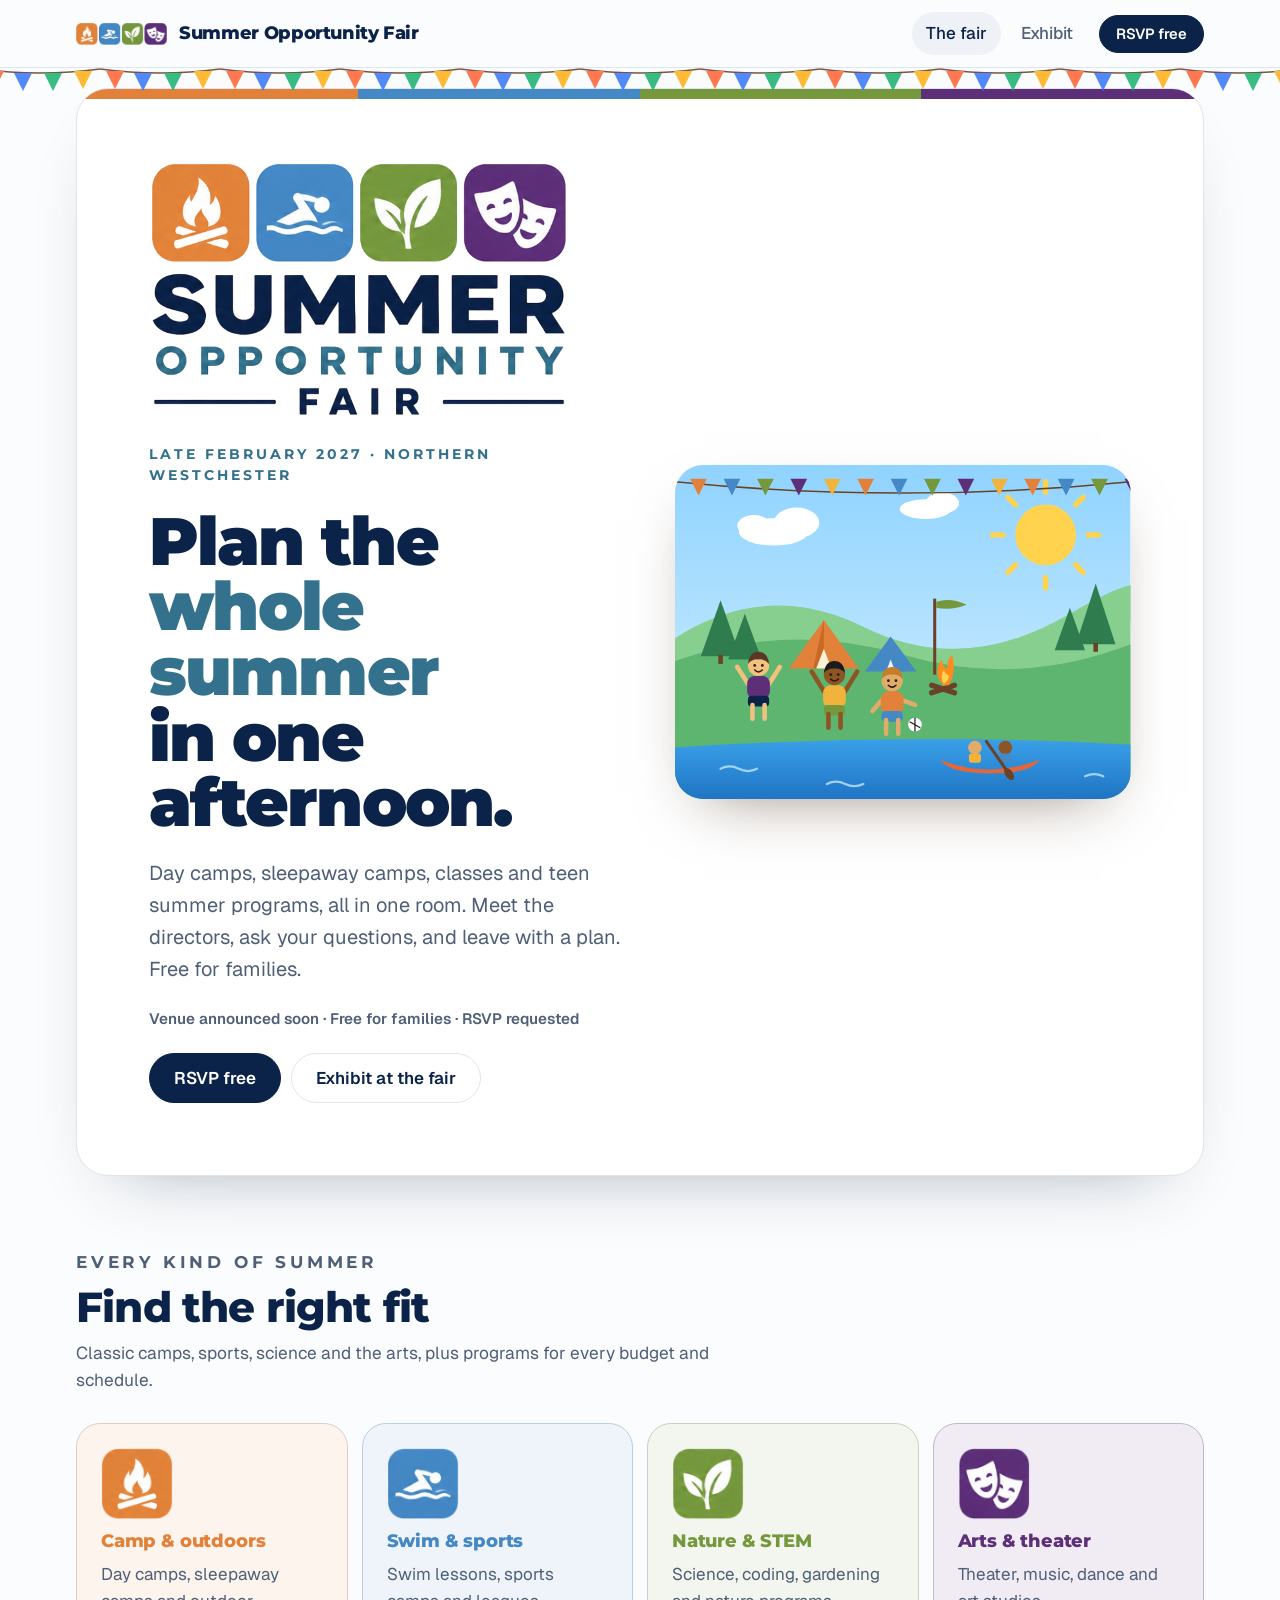
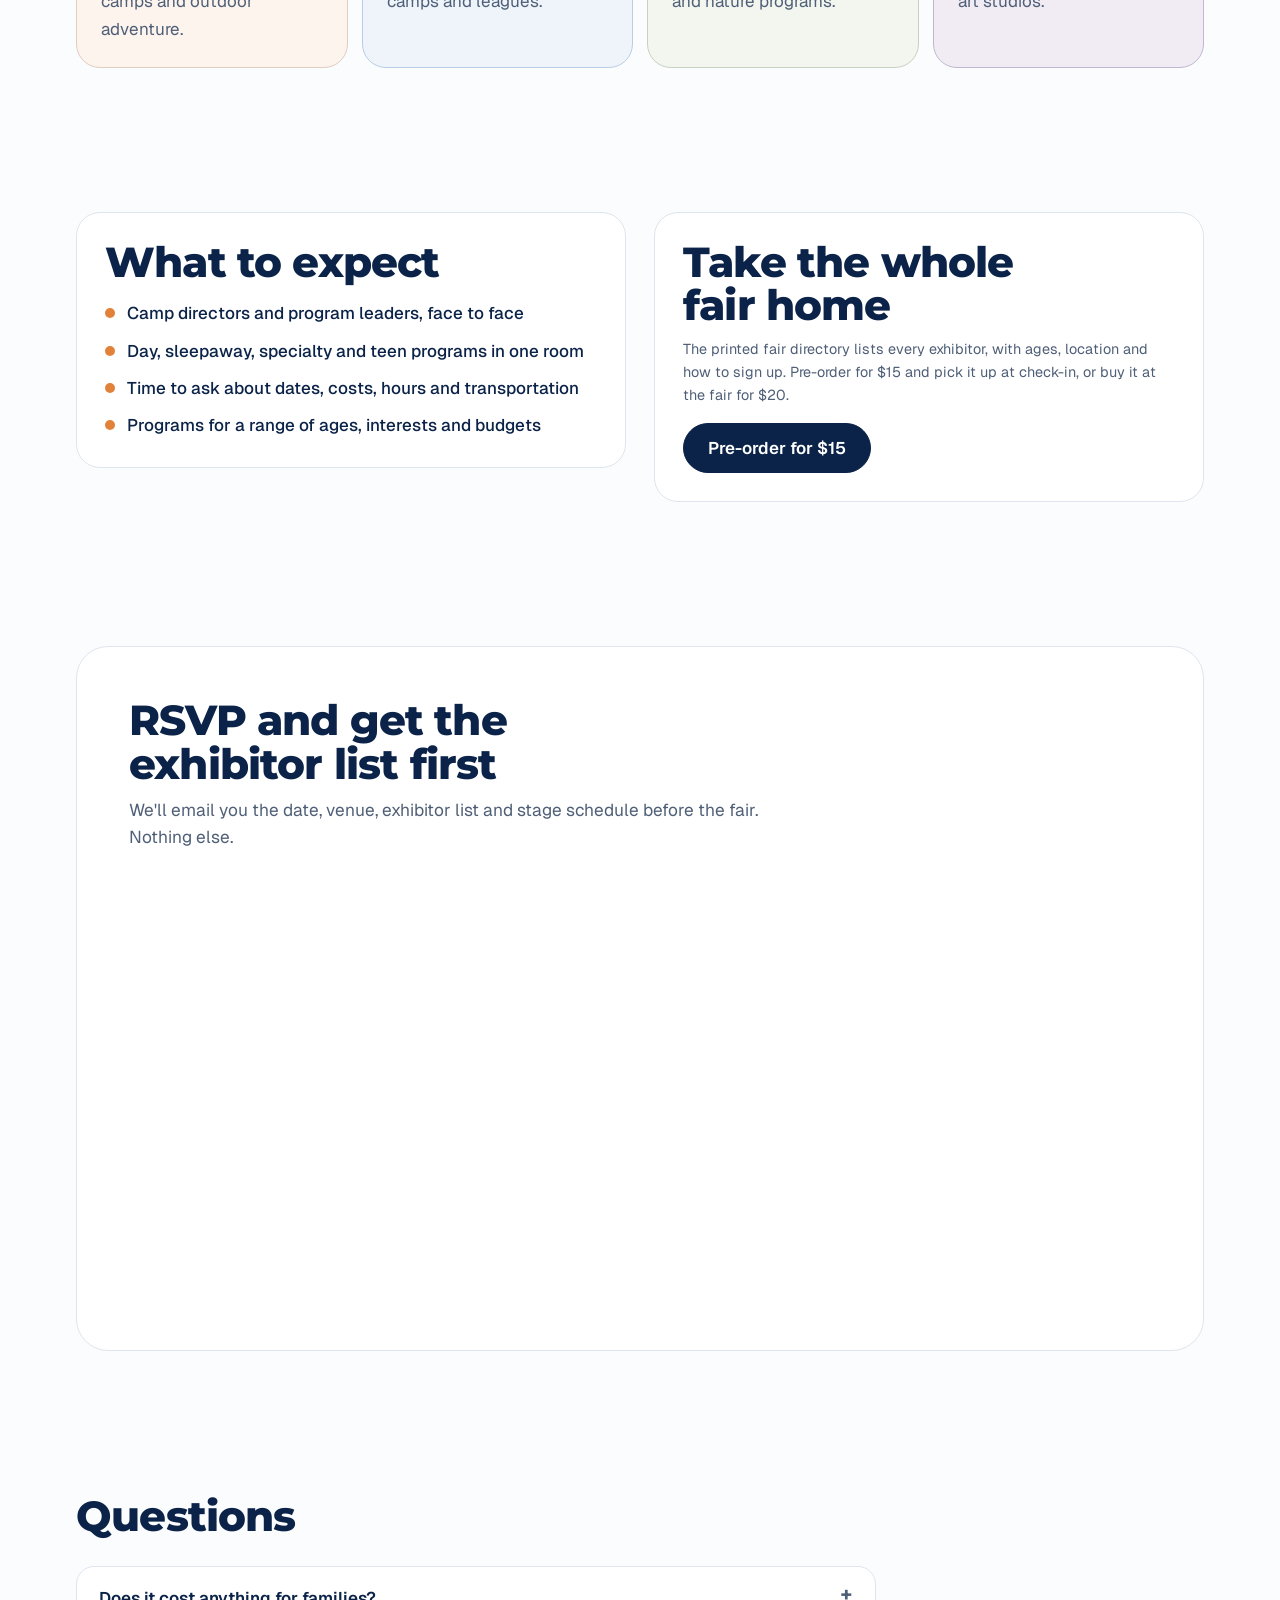
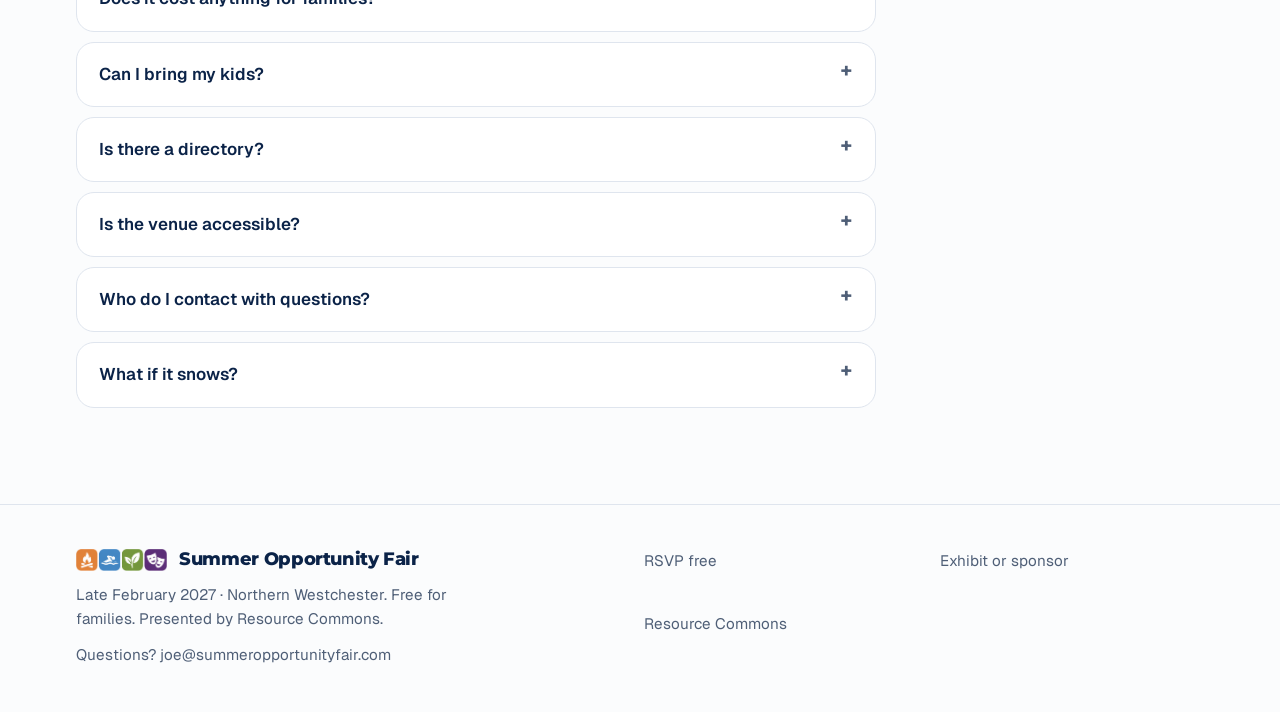
==== commit 8050f584: "Replace RSVP form with Tally iframe Removed RSVP form and added Tally iframe for RSVPs." ====
--- a/index.html
+++ b/index.html
@@ -5,7 +5,6 @@
 <meta name="viewport" content="width=device-width, initial-scale=1, viewport-fit=cover">
 <title>Summer Opportunity Fair</title>
 <meta name="description" content="Westchester&#x27;s summer camp and teen opportunity fair. Day camps, sleepaway camps, classes and teen programs in one room. Free for families.">
-<meta name="claude:viewport-fit-sides" content="cover">
 <link rel="preconnect" href="https://fonts.googleapis.com">
 <link rel="preconnect" href="https://fonts.gstatic.com" crossorigin>
 <link rel="stylesheet" href="https://fonts.googleapis.com/css2?family=Montserrat:wght@600;700;800;900&family=Geist:wght@400;500;600&display=swap">
@@ -117,15 +116,8 @@
 <section class="band" id="rsvp"><div class="wrap">
 <div class="signup-card">
 <div class="sec-h"><h2>RSVP and get the exhibitor list first</h2><p>We'll email you the date, venue, exhibitor list and stage schedule before the fair. Nothing else.</p></div>
-<form id="kit-form" class="kit" novalidate>
-<fieldset><legend>My kids are</legend><div class="chks">
-<label class="chk"><input type="checkbox" name="interest" value="Preschool to 2nd grade" id="i-little"><span>Preschool to 2nd grade</span></label>
-<label class="chk"><input type="checkbox" name="interest" value="3rd to 8th grade" id="i-big"><span>3rd to 8th grade</span></label>
-<label class="chk"><input type="checkbox" name="interest" value="High school" id="i-teen"><span>High school</span></label></div></fieldset>
-<div class="row"><label class="fld"><span>First name</span><input id="f-name" name="first_name" autocomplete="given-name"></label>
-<label class="fld"><span>Email</span><input id="f-email" name="email_address" type="email" autocomplete="email" required></label></div>
-<div class="row end"><button class="btn" type="submit" id="f-submit">RSVP free</button><p class="small-note" id="f-msg" role="status">We never sell or share your email.</p></div>
-</form></div>
+<iframe data-tally-src="https://tally.so/embed/M1azbY?alignLeft=1&hideTitle=1&transparentBackground=1&dynamicHeight=1" loading="lazy" width="100%" height="420" frameborder="0" marginheight="0" marginwidth="0" title="Family RSVP"></iframe>
+<script>var d=document,w="https://tally.so/widgets/embed.js",v=function(){"undefined"!=typeof Tally?Tally.loadEmbeds():d.querySelectorAll("iframe[data-tally-src]:not([src])").forEach(function(e){e.src=e.dataset.tallySrc})};if("undefined"!=typeof Tally)v();else if(d.querySelector('script[src="'+w+'"]')==null){var s=d.createElement("script");s.src=w,s.onload=v,s.onerror=v,d.body.appendChild(s);}</script></div>
 </div></section>
 <section class="band"><div class="wrap">
 <div class="sec-h"><h2>Questions</h2></div>
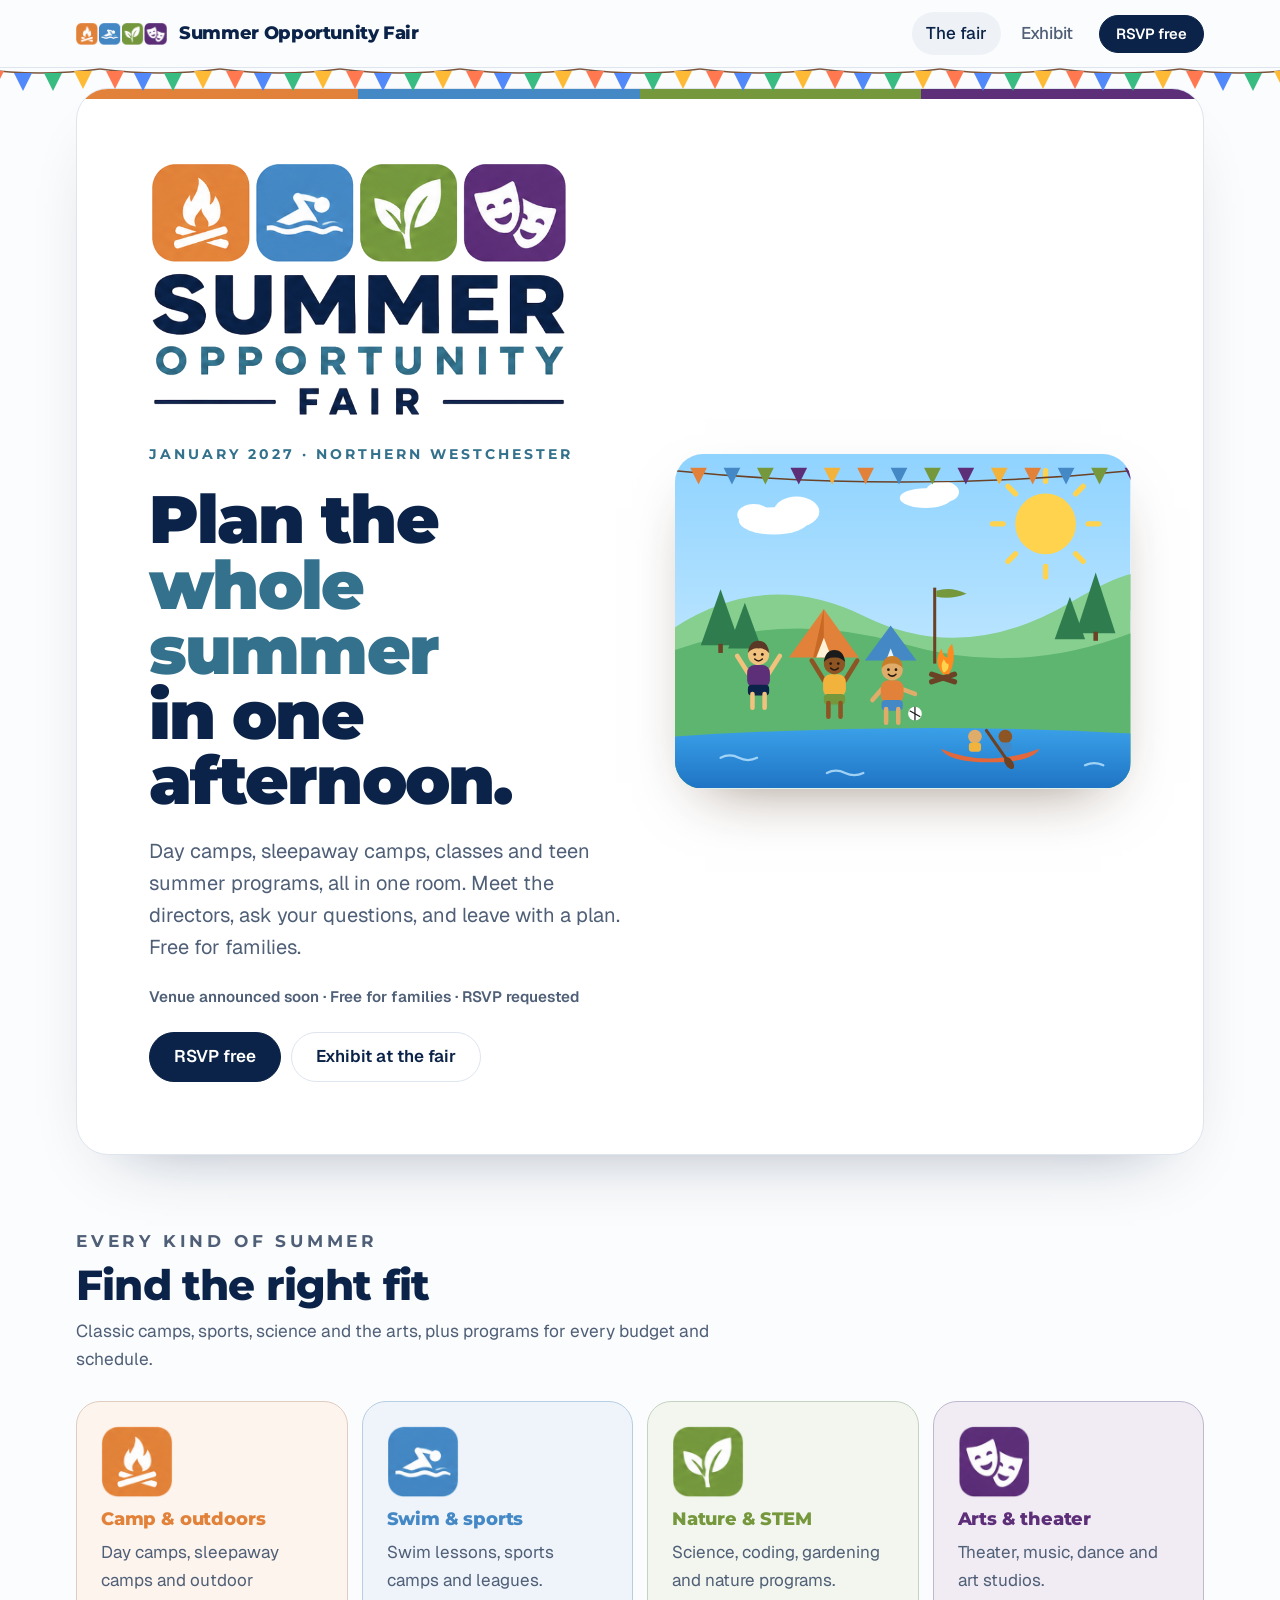
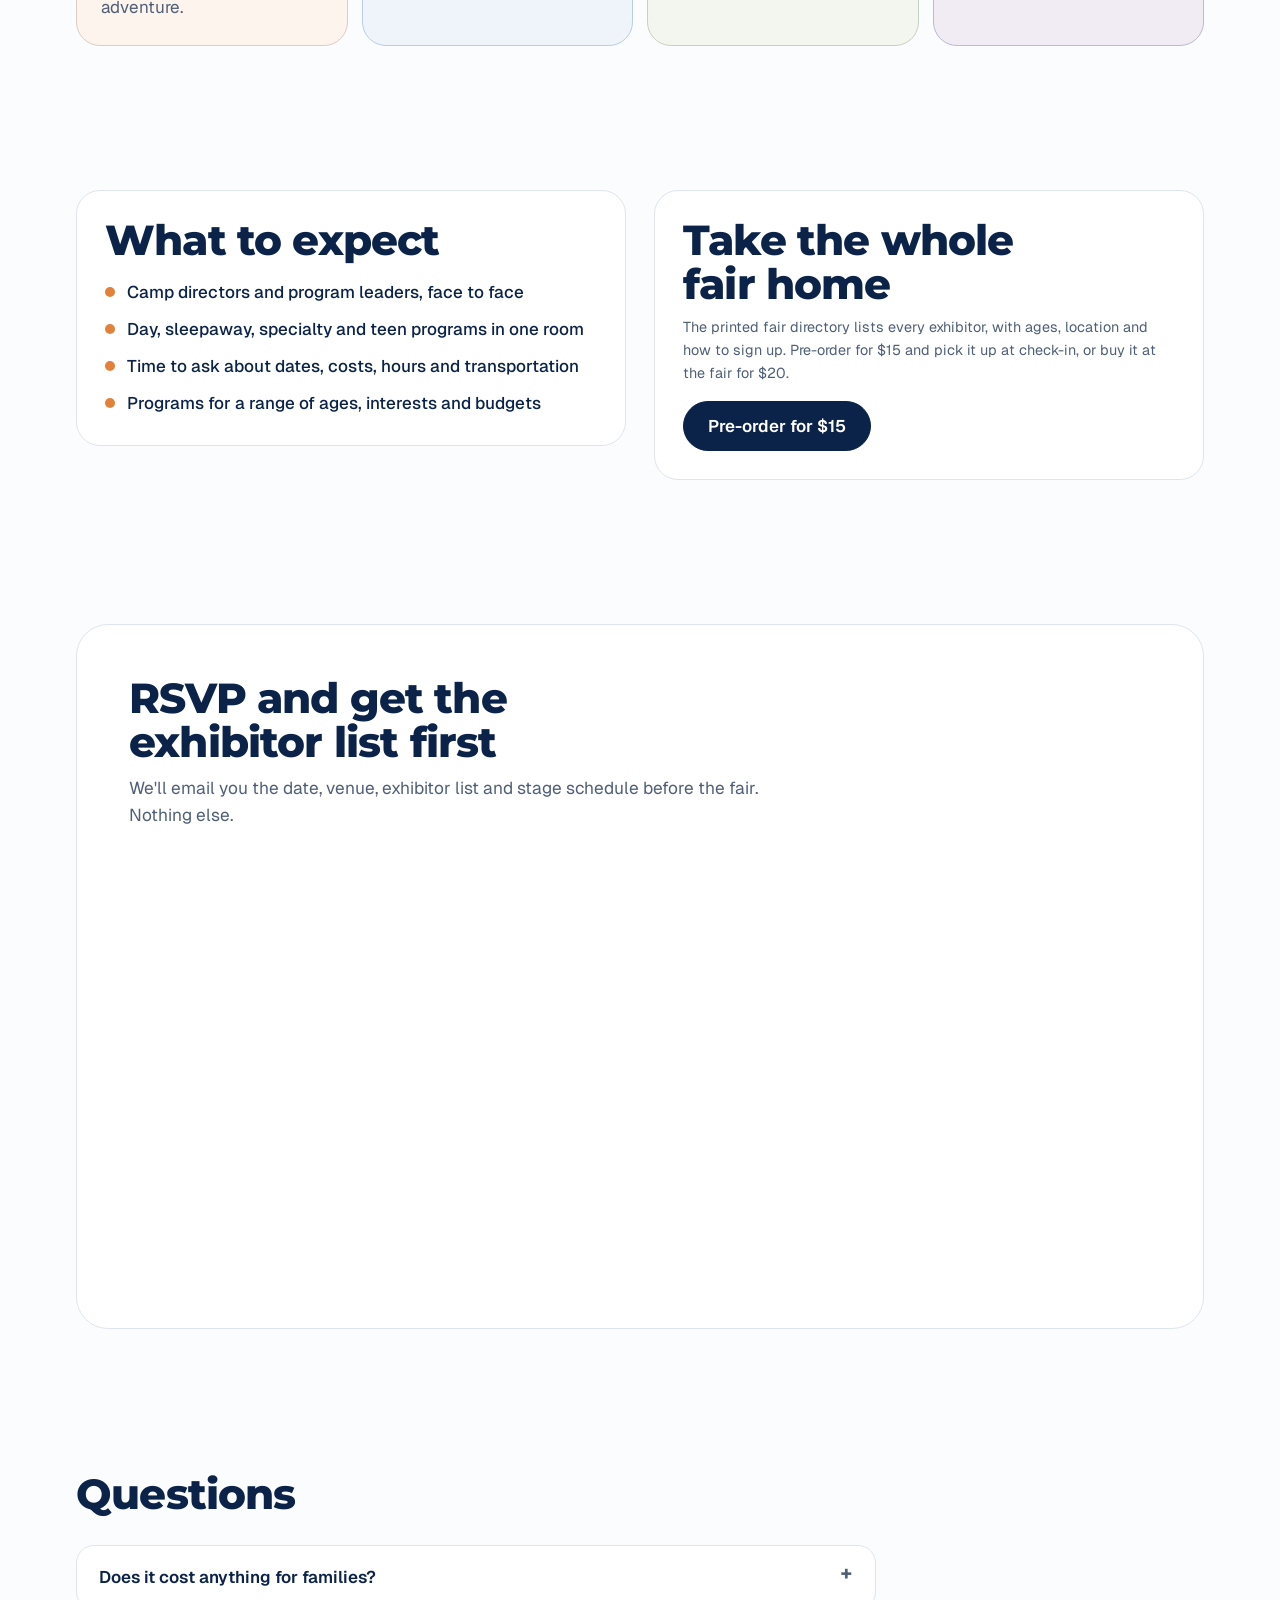
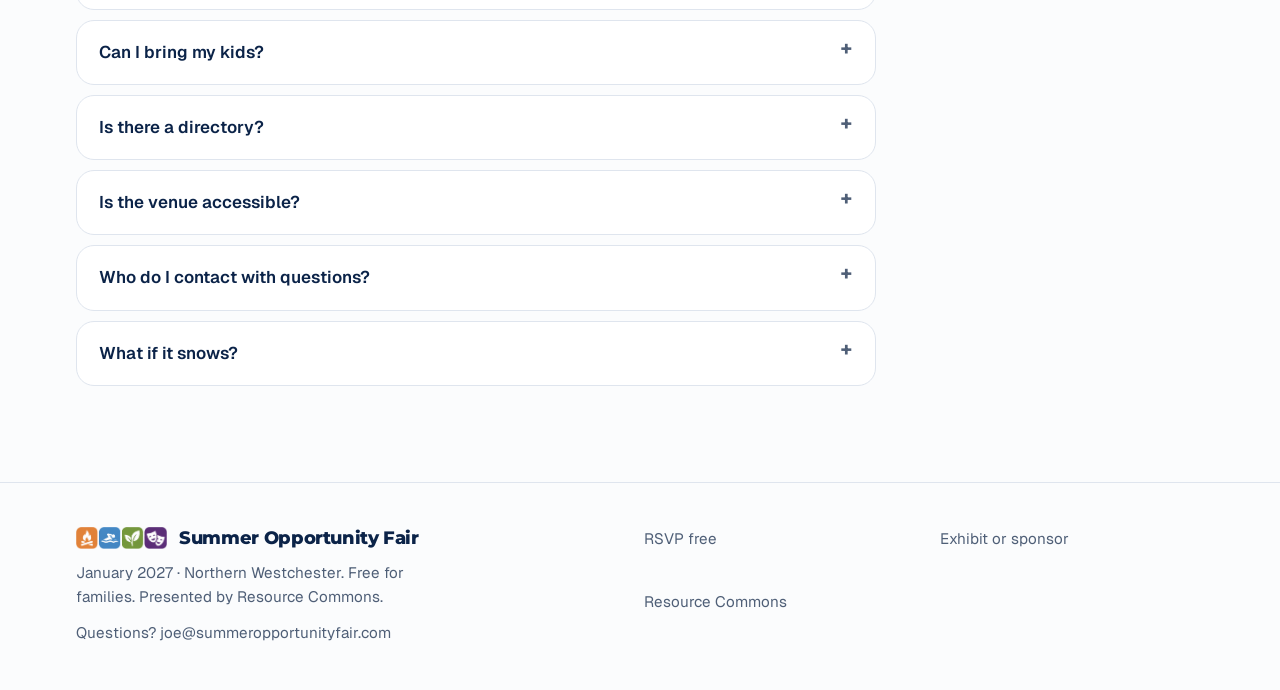
==== commit 9bc06df3: "Move fair date to January 2027" ====
--- a/index.html
+++ b/index.html
@@ -32,7 +32,7 @@
 <main class="summer">
 <section class="ev-hero"><div class="wrap"><div class="panel hero-split"><div class="hero-text">
 <img class="hero-logo" src="logo.png" alt="Summer Opportunity Fair" width="829" height="506">
-<p class="kicker">Late February 2027 · Northern Westchester</p>
+<p class="kicker">January 2027 · Northern Westchester</p>
 <h1>Plan the <span class="tl">whole summer</span> in one afternoon.</h1>
 <p class="lede">Day camps, sleepaway camps, classes and teen summer programs, all in one room. Meet the directors, ask your questions, and leave with a plan. Free for families.</p>
 <p class="hero-note">Venue announced soon · Free for families · RSVP requested</p>
@@ -132,7 +132,7 @@
 </main>
 <footer class="foot"><div class="wrap foot-in">
 <div><a class="brand" href="index.html"><img class="brand-tiles" src="logo-tiles.png" alt="" width="82" height="20"><span>Summer Opportunity Fair</span></a>
-<p>Late February 2027 · Northern Westchester. Free for families. Presented by Resource Commons.</p><p>Questions? joe@summeropportunityfair.com</p></div>
+<p>January 2027 · Northern Westchester. Free for families. Presented by Resource Commons.</p><p>Questions? joe@summeropportunityfair.com</p></div>
 <div class="foot-links"><a href="index.html#rsvp">RSVP free</a><a href="exhibit.html">Exhibit or sponsor</a><a href="https://resourcecommons.com">Resource Commons</a></div>
 </div></footer>
 <script src="config.js"></script>
